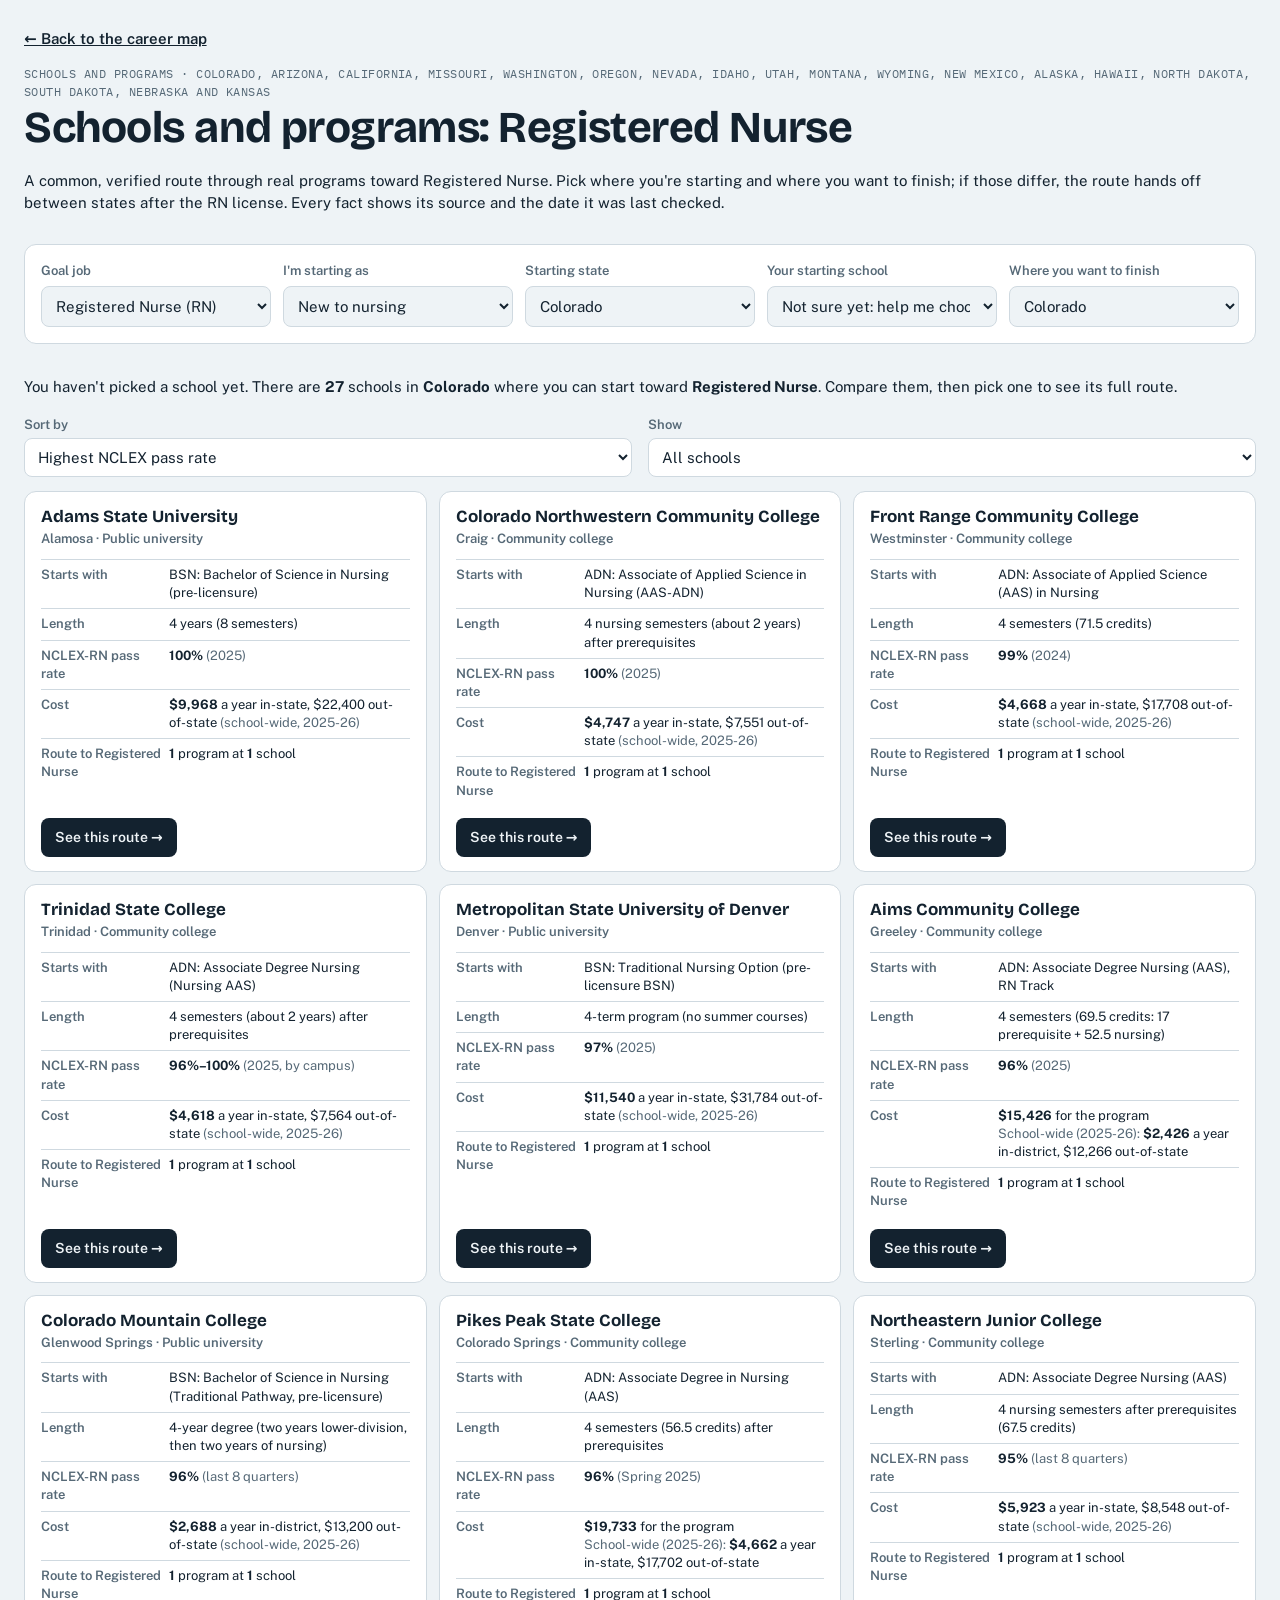
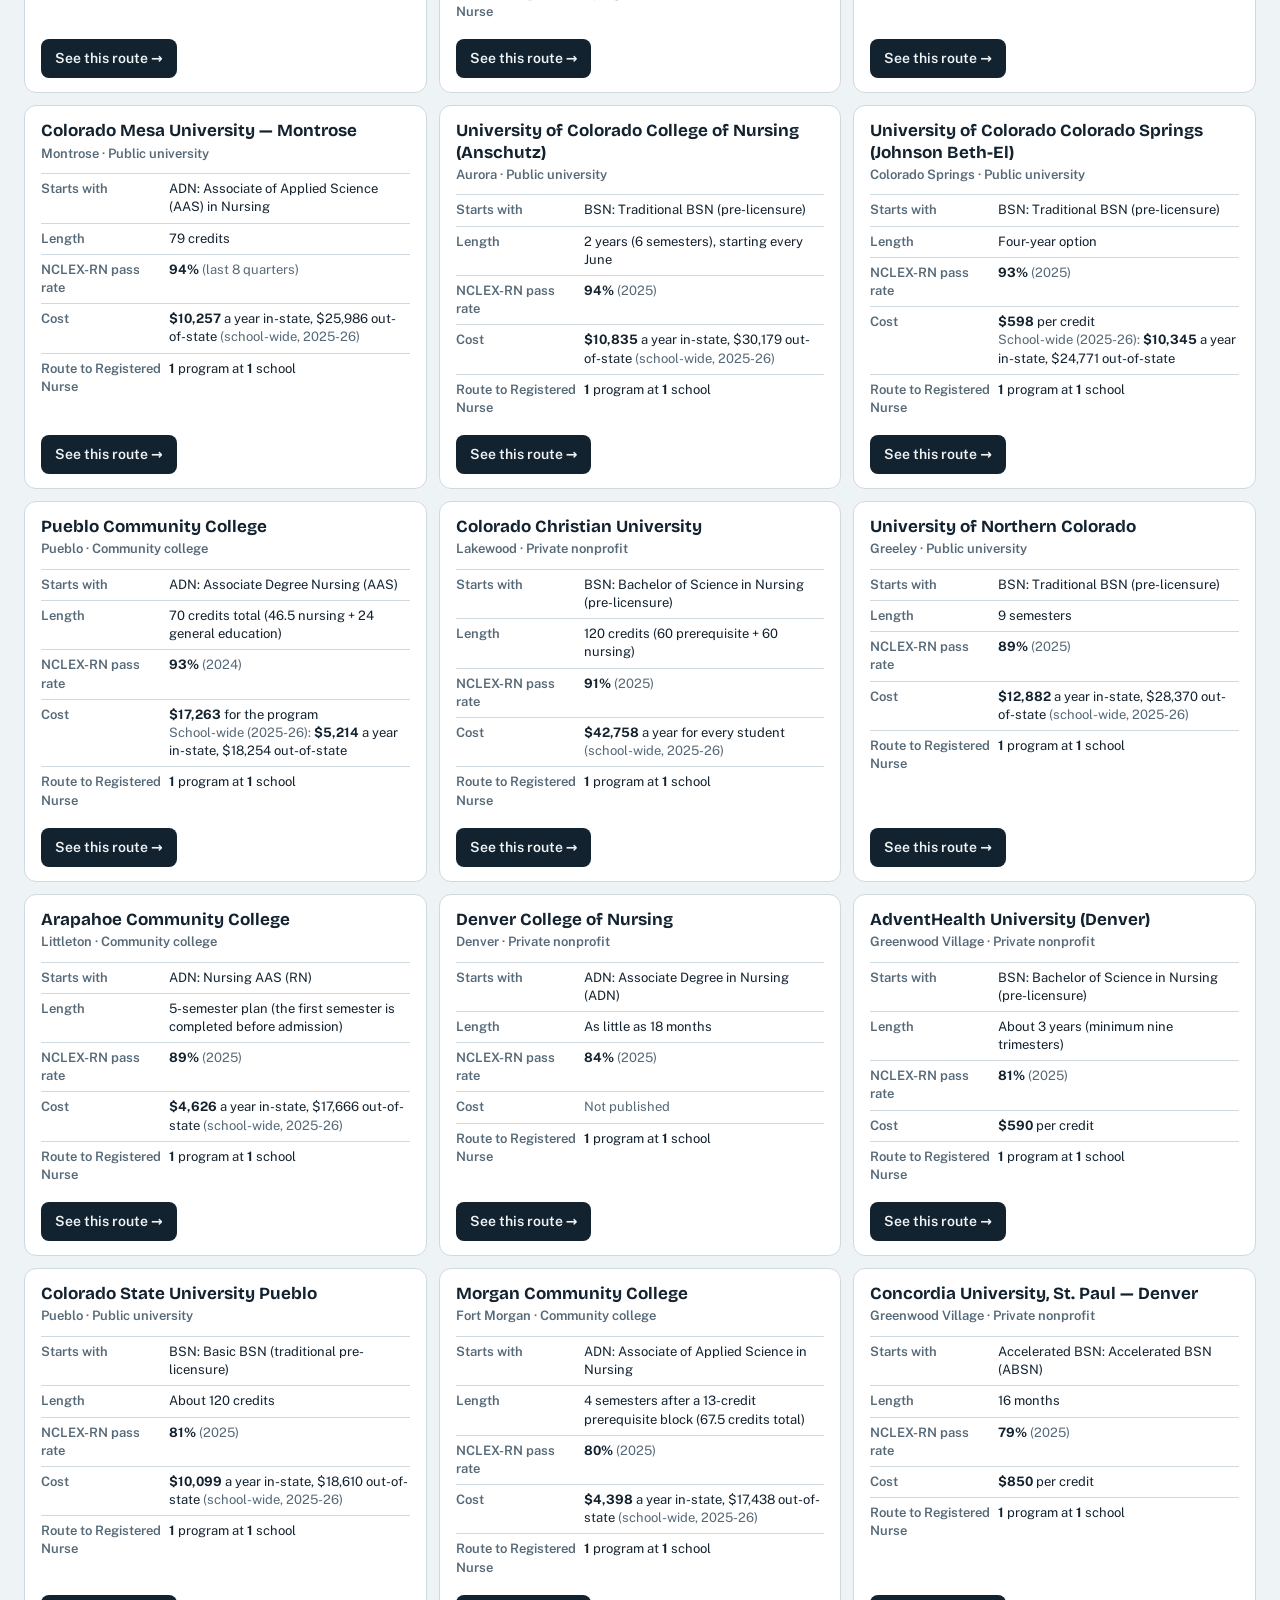
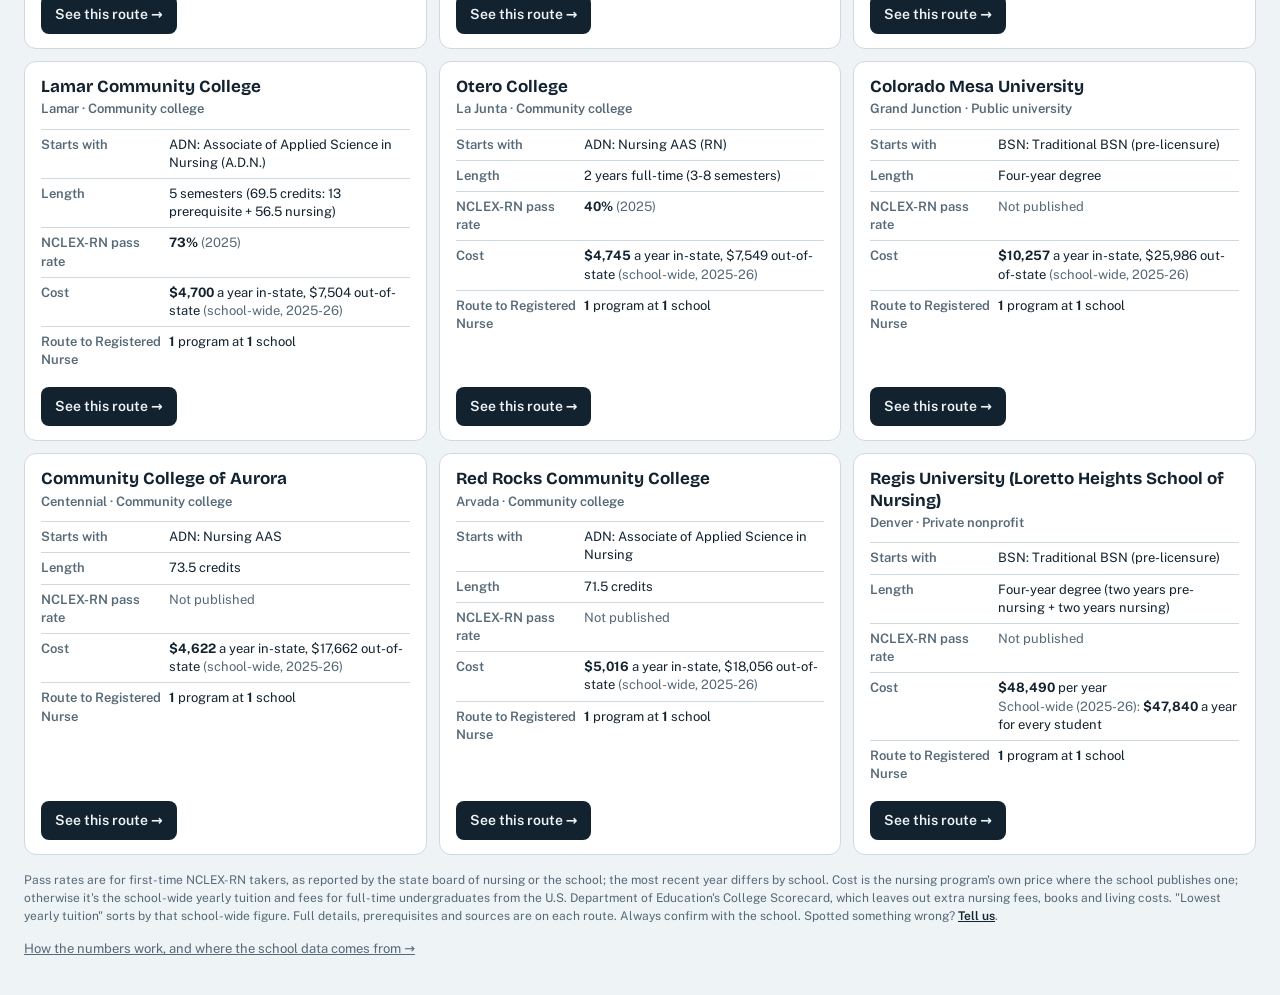
==== schools.html @ 5c45db10 "Add state: Kansas (37 schools, 81 programs) Kansas State Board of Nursing prelicensure roster (rev 2" ====
<!doctype html>
<html lang="en">
<head>
<meta charset="utf-8">
<meta name="viewport" content="width=device-width,initial-scale=1,viewport-fit=cover">
<title>Schools and Programs · Nursing Pathways</title>
<meta name="description" content="Real schools, prerequisites and transfer routes toward a nursing job, state by state.">
<link rel="preconnect" href="https://fonts.googleapis.com">
<link rel="preconnect" href="https://fonts.gstatic.com" crossorigin>
<link rel="stylesheet" href="https://fonts.googleapis.com/css2?family=Bricolage+Grotesque:opsz,wght@12..96,600;12..96,700&family=IBM+Plex+Mono:wght@500&family=Public+Sans:wght@400;500;600&display=swap">
<link rel="icon" href="data:image/svg+xml,%3Csvg xmlns=%22http://www.w3.org/2000/svg%22 viewBox=%220 0 16 16%22%3E%3Ccircle cx=%228%22 cy=%228%22 r=%227%22 fill=%22%2313222f%22/%3E%3C/svg%3E">
<link rel="stylesheet" href="css/site.css">
<link rel="stylesheet" href="css/schools.css">
</head>
<body>
<div class="wrap">
  <header>
    <a class="back" href="index.html">← Back to the career map</a>
    <span class="count" id="covered">Schools and programs</span>
    <h1 id="title">Schools and programs</h1>
    <p class="lede" id="lede">Pick a job on the career map first, then come here to see real schools, prerequisites and transfer routes that lead to it.</p>
  </header>

  <section class="spick" aria-label="Your choices">
    <label class="wq"><span>Goal job</span><select id="job"></select></label>
    <label class="wq"><span>I'm starting as</span><select id="startAs"></select></label>
    <label class="wq"><span>Starting state</span><select id="startState"></select></label>
    <label class="wq"><span>Your starting school</span><select id="startSchool"></select></label>
    <label class="wq"><span>Where you want to finish</span><select id="finishState"></select></label>
  </section>

  <main id="route" aria-live="polite"></main>
  <footer><span><a href="how-it-works.html">How the numbers work, and where the school data comes from →</a></span></footer>
</div>
<script src="js/data.js"></script>
<script src="data/schools/co.js"></script>
<script src="data/schools/az.js"></script>
<script src="data/schools/ca.js"></script>
<script src="data/schools/mo.js"></script>
<script src="data/schools/wa.js"></script>
<script src="data/schools/or.js"></script>
<script src="data/schools/nv.js"></script>
<script src="data/schools/id.js"></script>
<script src="data/schools/ut.js"></script>
<script src="data/schools/mt.js"></script>
<script src="data/schools/wy.js"></script>
<script src="data/schools/nm.js"></script>
<script src="data/schools/ak.js"></script>
<script src="data/schools/hi.js"></script>
<script src="data/schools/nd.js"></script>
<script src="data/schools/sd.js"></script>
<script src="data/schools/ne.js"></script>
<script src="data/schools/ks.js"></script>
<script src="js/schools.js"></script>
</body>
</html>
---- css/site.css ----
/* Layout: a six-step tiered map (or a ranked list) with a details panel beside it on laptops and below it on phones */
:root{
  --bg:#eef3f6; --panel:#ffffff; --ink:#13222f; --muted:#566977; --line:#cfd9e0; --edge:#a8b8c4;
  --g-entry:#56697a; --g-degree:#2c5ea6; --g-bedside:#0c8277; --g-beyond:#b06c12; --g-lead:#7449ad; --g-aprn:#b8344b; --g-hub:#13222f;
  --display:"Bricolage Grotesque", "Avenir Next", system-ui, sans-serif;
  --body:"Public Sans", "Segoe UI", system-ui, sans-serif;
  --mono:"IBM Plex Mono", ui-monospace, Menlo, monospace;
}
@media (prefers-color-scheme: dark){:root:not([data-theme="light"]){
  --bg:#0e161d; --panel:#16212b; --ink:#e4ecf1; --muted:#93a5b2; --line:#283845; --edge:#3e5262;
  --g-entry:#94a8b9; --g-degree:#73a0e6; --g-bedside:#3fc4b3; --g-beyond:#e6a54c; --g-lead:#ad90e3; --g-aprn:#f07289; --g-hub:#e4ecf1; color-scheme:dark}}
:root[data-theme="dark"]{
  --bg:#0e161d; --panel:#16212b; --ink:#e4ecf1; --muted:#93a5b2; --line:#283845; --edge:#3e5262;
  --g-entry:#94a8b9; --g-degree:#73a0e6; --g-bedside:#3fc4b3; --g-beyond:#e6a54c; --g-lead:#ad90e3; --g-aprn:#f07289; --g-hub:#e4ecf1; color-scheme:dark}

body{background:var(--bg);color:var(--ink);font-family:var(--body);font-size:15px;line-height:1.5}
.wrap{grid-template-columns:minmax(0,1fr);max-width:1320px;margin:0 auto;padding-left:max(16px,env(safe-area-inset-left,0px));padding-right:max(16px,env(safe-area-inset-right,0px));padding-block:20px 28px;display:grid;gap:14px}
header{display:grid;gap:4px}
h1{font-family:var(--display);font-weight:700;font-size:clamp(28px,4.4vw,44px);line-height:1.05;margin:0;letter-spacing:-.01em;text-wrap:balance}
.sub{margin:0;color:var(--muted);max-width:62ch}
.count{font-family:var(--mono);font-size:12px;color:var(--muted);letter-spacing:.04em;text-transform:uppercase}
.tools{display:flex;flex-wrap:wrap;gap:8px;align-items:center}
.search{flex:1 1 220px;min-width:0;display:flex}
.search input{width:100%;font:inherit;padding:9px 12px;border:1px solid var(--line);border-radius:8px;background:var(--panel);color:var(--ink)}
.zoom{display:flex;gap:4px}
button{font:inherit;color:var(--ink);background:var(--panel);border:1px solid var(--line);border-radius:8px;padding:8px 12px;cursor:pointer}
button:hover{border-color:var(--muted)}
button:focus-visible,input:focus-visible,.chip:focus-visible{outline:2px solid var(--g-degree);outline-offset:2px}
.howto{margin:0;font-size:13px;color:var(--ink);max-width:90ch;background:var(--bg);border:1px solid var(--line);border-radius:8px;padding:8px 12px}
.howto::before{content:"👆 ";}
.howto b{color:var(--ink);font-weight:600}
.glosstip{display:flex;align-items:center;gap:10px;background:var(--bg);border:1px solid var(--line);border-radius:10px;padding:8px 12px;font-size:14px;margin:0 0 6px}
.glosstip p{margin:0;flex:1}
.glosstip .gtipx{flex:none;width:28px;height:28px;border-radius:8px;font-size:18px;line-height:1;color:var(--muted);border:1px solid var(--line);background:var(--panel)}
.glosstip .gtipx:hover{color:var(--ink);border-color:var(--edge)}
.plan{display:grid;gap:10px;background:var(--panel);border:1px solid var(--line);border-radius:12px;padding:12px 14px}
.planrow{display:flex;flex-wrap:wrap;align-items:center;gap:8px}
.plan select{font:inherit;color:var(--ink);background:var(--bg);border:1px solid var(--line);border-radius:8px;padding:8px 10px;max-width:100%}
.plabel{font-size:13px;color:var(--muted)}
.fit{display:flex;flex-wrap:wrap;gap:6px}
.fit button{font-size:13px;padding:6px 11px;border-radius:999px}
.fit button[aria-pressed="true"]{background:var(--ink);color:var(--panel);border-color:var(--ink)}
.nextsteps{display:grid;gap:6px}
.nextsteps:empty{display:none}
.nsh{font-size:12px;letter-spacing:.08em;text-transform:uppercase;color:var(--muted)}
.nsl{display:flex;flex-wrap:wrap;gap:6px}
.nsl button{font-size:13px;padding:6px 11px;border-radius:999px;display:inline-flex;align-items:center;gap:7px}
.nsl button i{width:8px;height:8px;border-radius:50%;background:var(--c)}
.nsl button small{color:var(--muted);font-family:var(--mono);font-size:12px}
svg.lf .node.lfail{opacity:.12}
.tags{display:flex;flex-wrap:wrap;gap:5px}
.ltag{font-size:12px;padding:3px 9px;border-radius:999px;border:1px solid var(--line);color:var(--ink);background:var(--bg)}
.ltag.no{color:var(--muted);text-decoration:line-through;text-decoration-color:var(--muted)}
.edge.gated{stroke-dasharray:6 6}
svg.sel .edge.on.gated{stroke-dasharray:8 6}
.gate{display:grid;gap:6px;border-left:4px solid var(--g-beyond);background:var(--bg);border-radius:6px;padding:10px 12px}
.gate.soft{border-left-color:var(--g-degree)}
.gate h3{margin:0;font-size:12px;letter-spacing:.08em;text-transform:uppercase;color:var(--muted);font-weight:600}
.gate p{margin:0;font-size:14px}
.gtag{font-family:var(--mono);font-size:12px;letter-spacing:.06em;text-transform:uppercase;padding:2px 7px;border-radius:999px;background:var(--g-beyond);color:var(--panel);margin-right:4px}
.gmark{font-size:12px}
details.vet{border:1px solid var(--line);border-radius:8px;padding:8px 12px}
details.vet summary,.aidl summary{cursor:pointer;font-size:14px;font-weight:600}
details.vet ul{margin:8px 0 0;padding-left:1.1em;display:grid;gap:6px;font-size:14px}
.aidl{display:grid;gap:4px}
.aidl details{border:1px solid var(--line);border-radius:8px;padding:7px 10px}
.aidl summary{font-weight:500}
.aidl p{margin:6px 0 2px;font-size:13px}
.aidl a{color:var(--ink)}
.pgrid{display:grid;grid-template-columns:repeat(7,minmax(0,1fr));gap:4px}
.pst{font-family:var(--mono);font-size:12px;text-align:center;padding:5px 0;border-radius:6px;border:1px solid var(--line)}
.pst.ok{background:var(--g-bedside);color:var(--panel);border-color:transparent}
.pst.mid{background:var(--g-beyond);color:var(--panel);border-color:transparent}
.pst.no{color:var(--muted)}
.pst.me{outline:2px solid var(--ink);outline-offset:1px}
[hidden]{display:none!important}
.pzbtn{display:inline-flex;align-items:center;gap:7px;font-weight:600}
.pzn{font-family:var(--mono);font-size:12px;background:var(--ink);color:var(--panel);border-radius:999px;padding:1px 7px}
.active{display:flex;flex-wrap:wrap;gap:6px;align-items:center}
.active:empty{display:none}
.achip{font-size:13px;padding:5px 6px 5px 11px;border-radius:999px;display:inline-flex;align-items:center;gap:6px;background:var(--panel)}
.achip b{font-weight:600}
.achip .x{border:0;background:transparent;padding:0 4px;font-size:15px;line-height:1;color:var(--muted)}
.aclear{font-size:13px;border:0;background:transparent;text-decoration:underline;color:var(--ink);padding:5px 4px}
.sheet{background:var(--panel);border:1px solid var(--line);border-radius:12px;padding:16px;display:grid;gap:14px}
.shead{display:flex;justify-content:space-between;align-items:center;gap:8px}
.shead h2{margin:0;font-family:var(--display);font-size:22px}
.primary{background:var(--ink);color:var(--panel);border-color:var(--ink);font-weight:600}
.sgrid{display:grid;grid-template-columns:repeat(auto-fit,minmax(min(100%,250px),1fr));gap:16px}
.sblock{display:grid;gap:8px;align-content:start;min-width:0}
.slabel{font-size:12px;letter-spacing:.08em;text-transform:uppercase;color:var(--muted);font-weight:600}
.shint{margin:0;font-size:12px;color:var(--muted)}
.sheet select{font:inherit;color:var(--ink);background:var(--bg);border:1px solid var(--line);border-radius:8px;padding:9px 10px;width:100%}
.sfoot{display:flex;justify-content:flex-end}
.sfoot button{font-size:13px}
.sheetback{position:fixed;inset:0;background:rgba(10,20,30,.4);z-index:40}
@media (max-width:860px){
  .sheet{position:fixed;left:0;right:0;bottom:0;z-index:41;border-radius:16px 16px 0 0;max-height:85vh;overflow:auto;
    padding-left:max(16px,env(safe-area-inset-left,0px));padding-right:max(16px,env(safe-area-inset-right,0px));padding-bottom:calc(16px + env(safe-area-inset-bottom,0px));box-shadow:0 -8px 30px rgba(0,0,0,.2)}
}
@media (min-width:861px){.sheetback{display:none!important}}
.nextsteps{background:var(--panel);border:1px solid var(--line);border-radius:12px;padding:10px 12px}
.key{display:flex;flex-wrap:wrap;gap:4px 14px;font-size:12px;color:var(--muted)}
.key span{display:inline-flex;align-items:center;gap:6px}
.key i{width:9px;height:9px;border-radius:50%;background:var(--c)}
.mapwrap{position:relative;min-width:0}
.mapzoom{position:absolute;top:10px;right:10px;z-index:3;display:flex;flex-direction:column;gap:4px}
.mapzoom button{width:38px;height:34px;padding:0;font-size:16px;box-shadow:0 1px 3px rgba(0,0,0,.12)}
.mapzoom #zfit{font-size:12px}
svg .node.fout:not(.cur){opacity:.1}
svg .edge.eout{opacity:.04}
.glance{display:grid;grid-template-columns:repeat(2,minmax(0,1fr));gap:1px;background:var(--line);border:1px solid var(--line);border-radius:10px;overflow:hidden}
.gcell{background:var(--panel);padding:10px 12px;display:grid;gap:2px;min-width:0}
.gcell small{font-size:12px;letter-spacing:.08em;text-transform:uppercase;color:var(--muted)}
.gcell b{font-family:var(--display);font-size:18px;line-height:1.15;font-variant-numeric:tabular-nums}
.gcell span{font-size:12px;color:var(--muted)}
.gwide{grid-column:1/-1}
.gwarn{display:flex;gap:8px;align-items:flex-start;font-size:13px;background:var(--bg);border-radius:8px;padding:8px 10px;border-left:4px solid var(--g-beyond)}
.tabs{display:flex;flex-wrap:wrap;gap:2px;border-bottom:1px solid var(--line);overflow-x:auto;scrollbar-width:none}
.tabs button{border:0;border-bottom:3px solid transparent;border-radius:0;background:transparent;padding:9px 10px;font-size:14px;color:var(--muted);white-space:nowrap}
.tabs button[aria-selected="true"]{color:var(--ink);border-bottom-color:var(--c);font-weight:600}
.tabpane{display:grid;gap:12px}
.tabpane[hidden]{display:none!important}
.legend{display:flex;flex-wrap:wrap;gap:6px}
.chip{display:inline-flex;align-items:center;gap:7px;font-size:13px;padding:6px 11px;border-radius:999px}
.chip i{width:10px;height:10px;border-radius:50%;background:var(--c)}
.chip[aria-pressed="true"]{background:var(--ink);color:var(--bg);border-color:var(--ink)}
.layout{display:grid;grid-template-columns:minmax(0,1fr) 360px;gap:14px;align-items:start}
@media (max-width:860px){.layout{grid-template-columns:minmax(0,1fr)}}
.map{position:relative;height:clamp(420px,74vh,860px);overflow:auto;background:var(--panel);border:1px solid var(--line);border-radius:12px;cursor:grab;-webkit-overflow-scrolling:touch}
@media (max-width:860px){.map{height:62vh}}
.map.drag{cursor:grabbing}
svg{display:block;margin:0 auto}
.edge{fill:none;stroke:var(--edge);stroke-width:1.2;opacity:.55;transition:opacity .2s}
.edge.hubedge{opacity:.28}
.node{cursor:pointer}
.node circle.dot{fill:var(--c);stroke:var(--panel);stroke-width:2.5}
.node text{fill:var(--ink);font-family:var(--body);font-size:19px;font-weight:500;paint-order:stroke;stroke:var(--panel);stroke-width:4px;stroke-linejoin:round;text-anchor:middle}
.node .hit{fill:transparent}
.node.hub circle.dot{fill:var(--g-hub)}
.node.hub text{fill:var(--panel);stroke:none;font-family:var(--display);font-weight:700;font-size:17px}
.node.hub text.small{font-family:var(--mono);font-size:12px;font-weight:500}
.ring{fill:none;stroke:var(--c);stroke-width:1;opacity:.18;stroke-dasharray:3 5}
.gname{font-family:var(--mono);font-size:22px;font-weight:500;letter-spacing:.12em;text-transform:uppercase;fill:var(--c);text-anchor:middle;opacity:.85}
svg.sel .node{opacity:.18} svg.sel .edge{opacity:.06}
svg.sel .node.on{opacity:1} svg.sel .edge.on{opacity:1;stroke:var(--ink);stroke-width:2}
svg.sel .node.cur circle.dot{stroke:var(--ink);stroke-width:3}
svg.gf .node.gdim{opacity:.15} svg.gf .edge{opacity:.08}
@media (prefers-reduced-motion:reduce){.edge{transition:none}}

aside{background:var(--panel);border:1px solid var(--line);border-radius:12px;padding:18px;display:grid;gap:12px;min-width:0}
.tag{font-family:var(--mono);font-size:12px;letter-spacing:.1em;text-transform:uppercase;color:var(--c);display:flex;align-items:center;gap:7px}
.tag i{width:9px;height:9px;border-radius:50%;background:var(--c)}
.phead{display:flex;justify-content:space-between;align-items:center;gap:8px}
aside#panel{min-width:0;overflow-wrap:anywhere}aside#panel .ptop,aside#panel .tabpane{grid-template-columns:minmax(0,1fr)}.phead{flex-wrap:wrap}
@media (max-width:300px){.glance{grid-template-columns:minmax(0,1fr)}}
.pbtns{display:inline-flex;gap:6px;flex:none}.preset{display:none;font-size:13px;padding:5px 10px;white-space:nowrap}@media (max-width:860px){.preset{display:inline-flex}}
.resetmap{font-size:14px;padding:7px 12px;white-space:nowrap}
/* Pinned to the map's top-right corner so showing/hiding it never moves the page */
.mapwrap>.resetmap{position:absolute;top:10px;right:10px;z-index:3;margin:0}
.nudge{position:fixed;left:50%;bottom:calc(16px + env(safe-area-inset-bottom,0px));transform:translateX(-50%);z-index:40;display:inline-flex;align-items:center;gap:6px;max-width:calc(100vw - 32px);padding:11px 18px;border-radius:999px;background:var(--ink);color:var(--panel);border:0;font-size:15px;font-weight:600;box-shadow:0 6px 20px rgba(0,0,0,.28);animation:nudgein .25s ease-out}
.nudge span:first-child{display:inline-block;animation:bob 1.2s ease-in-out infinite}
.nudge #nudgetxt{overflow:hidden;text-overflow:ellipsis;white-space:nowrap}
@keyframes nudgein{from{opacity:0;transform:translate(-50%,12px)}to{opacity:1;transform:translate(-50%,0)}}
@keyframes bob{0%,100%{transform:translateY(0)}50%{transform:translateY(3px)}}
@media (prefers-reduced-motion:reduce){.nudge,.nudge span:first-child{animation:none}}
.tomap{display:none;font-size:13px;padding:5px 10px;white-space:nowrap;flex:none}
@media (max-width:860px){.tomap{display:inline-flex}}
aside{scroll-margin-top:calc(env(safe-area-inset-top,0px) + 8px)}
aside h2{font-family:var(--display);font-size:26px;line-height:1.1;margin:0;text-wrap:balance}
.badge{border:1px solid var(--line);border-left:4px solid var(--c);border-radius:6px;padding:8px 12px;display:grid;gap:2px}
.badge small{font-size:12px;color:var(--muted);letter-spacing:.08em;text-transform:uppercase}
.badge span{font-family:var(--mono);font-size:14px;overflow-wrap:anywhere}
aside p{margin:0}
dl{margin:0;display:grid;gap:8px}
dl div{display:grid;gap:1px}
dt{font-size:12px;letter-spacing:.08em;text-transform:uppercase;color:var(--muted)}
dd{margin:0}
.links h3{font-size:12px;letter-spacing:.08em;text-transform:uppercase;color:var(--muted);margin:0 0 6px;font-weight:600}
.links div{display:flex;flex-wrap:wrap;gap:6px}
.links button{font-size:13px;padding:5px 10px;border-radius:999px;display:inline-flex;gap:6px;align-items:center}
.links button i{width:8px;height:8px;border-radius:50%;background:var(--c)}
.none{color:var(--muted);font-size:13px}
.seg{display:inline-flex;flex-wrap:wrap;gap:4px;padding:3px;border:1px solid var(--line);border-radius:10px;background:var(--bg)}
.seg button{border:0;background:transparent;padding:7px 12px;font-size:13px;border-radius:7px}
.seg button[aria-checked="true"]{background:var(--ink);color:var(--panel)}
/* ---- v13: question-first entry, tiered map, list view ---- */
.welcome{background:var(--panel);border:1px solid var(--edge);border-radius:12px;padding:14px 16px;display:grid;gap:10px}
.welcome .wtag{font-family:var(--mono);font-size:11px;letter-spacing:.06em;text-transform:uppercase;color:var(--muted)}
.welcome h2{margin:0;font-family:var(--display);font-size:22px}
.wrow{display:grid;grid-template-columns:repeat(auto-fit,minmax(min(100%,240px),1fr));gap:12px}
.wq{display:grid;gap:6px}
.wq select{font:inherit;color:var(--ink);background:var(--bg);border:1px solid var(--line);border-radius:8px;padding:10px;width:100%}
.wbtns{display:flex;flex-wrap:wrap;gap:8px}
.ask{display:grid;grid-template-columns:repeat(auto-fit,minmax(min(100%,200px),1fr));gap:8px}
@media (max-width:640px){.ask{grid-template-columns:repeat(2,minmax(0,1fr))}.ask button{font-size:14px;padding:10px 12px;min-height:52px;align-content:center}.ask button small{display:none}}
@media (max-width:300px){.ask{grid-template-columns:minmax(0,1fr)}}
.ask button,.rchip,.lrow,.qopt{overflow-wrap:anywhere}
.ask button{display:grid;gap:3px;text-align:left;padding:12px 14px;border-radius:12px;font-size:15px;font-weight:600}
.ask button small{font-weight:400;font-size:12px;color:var(--muted)}
.ask button:hover{border-color:var(--ink)}
.search{position:relative}
.qres{position:absolute;left:0;right:0;top:calc(100% + 4px);z-index:30;background:var(--panel);border:1px solid var(--line);border-radius:10px;box-shadow:0 8px 24px rgba(0,0,0,.14);padding:4px;display:grid;max-height:60vh;overflow:auto}
.qopt{display:grid;grid-template-columns:auto minmax(0,1fr) auto;gap:8px;align-items:center;border:0;border-radius:8px;text-align:left;padding:10px;background:transparent;width:100%}
.qopt:hover,.qopt:focus-visible{background:var(--bg)}
.qopt i{width:9px;height:9px;border-radius:50%;background:var(--c)}
.qopt small{color:var(--muted);font-size:12px}
.qintent{grid-template-columns:minmax(0,1fr);font-weight:600}
.msum{background:var(--bg);border:1px solid var(--line);border-radius:10px;padding:12px 14px;display:grid;gap:8px;margin-bottom:10px}
.msum h3{margin:0;font-size:12px;letter-spacing:.08em;text-transform:uppercase;color:var(--muted)}
.msum dl{margin:0;display:grid;gap:10px}
.msum dl>div{display:grid;gap:1px}
.msum dt{font-size:13px;color:var(--muted)}
.msum dd{margin:0;font-family:var(--mono);font-size:18px;font-weight:600;display:grid}
.msum dd small{font-family:var(--body);font-size:12px;font-weight:400;color:var(--muted)}
.msum .note{margin:0}
.msec{border-top:1px solid var(--line)}
.msec>summary{display:flex;justify-content:space-between;gap:10px;align-items:baseline;padding:12px 2px;cursor:pointer;font-weight:600;list-style:none}
.msec>summary::-webkit-details-marker{display:none}
.msec>summary::before{content:"▸";color:var(--muted)}
.msec[open]>summary::before{content:"▾"}
.msec>summary{flex-wrap:wrap}.msec>summary span{flex:1 1 12em;min-width:0}.msec .src{white-space:normal}
.msec>summary b{font-family:var(--mono);font-weight:500;font-size:13px;color:var(--muted);text-align:right}
.msec>section>h3{display:none}
.msec>section{padding-bottom:12px}

.qnone{padding:10px;font-size:14px}
.linkbtn{border:0;background:none;padding:0;text-decoration:underline;color:var(--ink);font:inherit;cursor:pointer}
.filters{display:flex;flex-wrap:wrap;align-items:center;gap:8px;border-radius:12px}
.filters.pulse{animation:pulse 1.4s ease-out}
@keyframes pulse{0%{box-shadow:0 0 0 0 var(--g-beyond)}40%{box-shadow:0 0 0 6px var(--g-beyond)}100%{box-shadow:0 0 0 0 transparent}}
@media (prefers-reduced-motion:reduce){.filters.pulse{animation:none;outline:2px solid var(--g-beyond)}}
.fnote{font-size:12px;color:var(--muted)}
.viewbar{display:flex;flex-wrap:wrap;gap:10px 16px;align-items:center}
.viewbar .howto{flex:1 1 320px}
.tmap{position:relative;background:var(--panel);border:1px solid var(--line);border-radius:12px;padding:4px 16px 12px}
.tlines{position:absolute;left:0;top:0;pointer-events:none;z-index:0;overflow:visible;color:var(--ink)}
.tlines path{fill:none;stroke-width:1.7}
.tlines .lout{stroke:var(--ink);opacity:.7}
.tlines .lin{stroke:var(--muted);opacity:.8}
.tlines .lentry{stroke:var(--ink);stroke-width:2.4;opacity:.95}
/* Optional stepping stones (CNA/LPN before nursing school): dotted and faint, so they never read as required */
.tlines .lopt{stroke:var(--muted);stroke-dasharray:1.5 6;stroke-linecap:round;opacity:.75}
/* "Start here" entry requirements: plain labels, not jobs */
.entry{display:inline-flex;flex-direction:column;justify-content:center;gap:1px;min-height:38px;padding:6px 14px;border-radius:12px;border:1.5px solid var(--line);background:var(--bg);color:var(--ink);font-size:14px;line-height:1.25}
.entry b{font-weight:600}
.entry small{font-size:12px;color:var(--muted)}
.tlines .gated{stroke-dasharray:5 5}
#tiers{position:relative;z-index:1;display:grid}
.tier{display:grid;gap:10px;padding-block:14px;border-top:1px dashed var(--line)}
.tier:first-child{border-top:0}
.thead{display:flex;gap:10px;align-items:flex-start}
.tnum{flex:none;width:26px;height:26px;border-radius:50%;background:var(--ink);color:var(--panel);font-family:var(--mono);font-size:13px;display:grid;place-items:center}
.thead h3{margin:0;font-family:var(--display);font-size:17px;line-height:1.25;text-wrap:balance}
.thead p{margin:2px 0 0;font-size:12px;color:var(--muted)}
.tgroup{display:grid;gap:6px;padding-left:36px}
.tglabel{font-size:12px;letter-spacing:.08em;text-transform:uppercase;color:var(--muted);font-weight:600}
.tchips{display:flex;flex-wrap:wrap;gap:8px}
.rchip{display:inline-flex;align-items:center;gap:8px;min-height:38px;padding:6px 13px;border-radius:999px;border:1.5px solid var(--line);background:var(--panel);font-size:14px;color:var(--ink);text-align:left;transition:opacity .15s,border-color .15s,background .15s}
.rchip i{flex:none;width:9px;height:9px;border-radius:50%;background:var(--c)}
.rchip:hover{border-color:var(--c);background:color-mix(in srgb,var(--c) 12%,var(--panel))}
.rchip.hub{display:grid;gap:2px;border-radius:12px;padding:10px 16px;background:var(--ink);color:var(--panel);border-color:var(--ink)}
.rchip.hub b{font-size:16px}
.rchip.hub small{font-size:12px;opacity:.85}
.rchip.anc{background:var(--bg);border-color:var(--edge)}
.rchip.hub.anc,.rchip.hub.on,.rchip.hub.cur{background:var(--ink);color:var(--panel);border-color:var(--ink);box-shadow:0 0 0 3px var(--panel),0 0 0 5px var(--edge)}
.rchip.on{border-color:var(--c);box-shadow:0 0 0 1px var(--c)}
.rchip.cur{background:var(--ink);color:var(--panel);border-color:var(--ink)}
.rchip.cur i{box-shadow:0 0 0 2px var(--panel)}
.rchip.next{box-shadow:0 0 0 3px var(--panel),0 0 0 5px var(--g-degree)}
.tmap.sel .rchip:not(.on):not(.cur):not(.anc):not(.hub){color:var(--muted);border-color:var(--line)}
.tmap.sel .rchip:not(.on):not(.cur):not(.anc):not(.hub) i{opacity:.35}
.rchip.fout{color:var(--muted)!important;background:var(--bg)!important;border-style:dashed!important;box-shadow:none!important}
.rchip.fout i{opacity:.25}
@media (max-width:860px){.tgroup{padding-left:0}.rchip{min-height:42px;font-size:15px}.tmap{padding-inline:12px}}
@media (min-width:861px){aside#panel{position:sticky;top:calc(env(safe-area-inset-top,0px) + 12px);max-height:calc(100vh - 24px);overflow:auto}}
.listv{background:var(--panel);border:1px solid var(--line);border-radius:12px;padding:14px;display:grid;gap:10px;min-width:0}
.lhead{display:flex;flex-wrap:wrap;justify-content:space-between;align-items:center;gap:8px}
.lcount{font-family:var(--mono);font-size:12px;color:var(--muted);letter-spacing:.06em;text-transform:uppercase}
.listv>.note{margin:0}
.lrows{display:grid;gap:6px}
.lrow{display:grid;grid-template-columns:26px minmax(0,1.7fr) repeat(3,minmax(0,1fr));gap:4px 12px;align-items:center;text-align:left;padding:10px 12px;border-radius:10px;border:1px solid var(--line);background:var(--panel);width:100%}
.lrow:hover{border-color:var(--c)}
.lrow.cur{border-color:var(--ink);box-shadow:0 0 0 1px var(--ink)}
.lrank{font-family:var(--mono);font-size:12px;color:var(--muted);align-self:start;padding-top:2px}
.lname{display:grid;grid-template-columns:auto minmax(0,1fr);column-gap:8px;align-items:center;min-width:0}
.lname i{width:9px;height:9px;border-radius:50%;background:var(--c)}
.lname b{font-size:15px}
.lname small{grid-column:2;font-size:12px;color:var(--muted)}
.lcell{display:grid;min-width:0;font-variant-numeric:tabular-nums}
.lcell small{font-size:12px;letter-spacing:.08em;text-transform:uppercase;color:var(--muted)}
.lcell b{font-family:var(--mono);font-weight:500;font-size:14px}
.lcell em{font-style:normal;font-size:12px;color:var(--muted)}
.lsched{grid-column:2/-1;font-size:12px;color:var(--muted)}
@media (max-width:640px){.lrow{grid-template-columns:22px repeat(3,minmax(0,1fr))}.lrank{grid-row:1/span 3}.lname{grid-column:2/-1}}
.ptop{display:grid;gap:12px}
.term{border:0;background:none;padding:0;margin:0;font:inherit;color:inherit;text-decoration:underline dotted;text-decoration-thickness:1.5px;text-underline-offset:3px;cursor:help;border-radius:0;display:inline}
.term:hover{text-decoration-style:solid}
.tip{box-sizing:border-box;position:absolute;z-index:60;background:var(--ink);color:var(--panel);font-size:13px;line-height:1.45;padding:9px 11px;border-radius:8px;box-shadow:0 6px 20px rgba(0,0,0,.22)}
.tip b{margin-right:4px}

/* ---- v14 ---- */

@media (max-width:640px){
  .lrow{grid-template-columns:repeat(3,minmax(0,1fr));gap:2px 10px;padding:9px 12px}
  .lrank,.lname small,.lsched{display:none}
  .lname{grid-column:1/-1;margin-bottom:2px}
  .lcell b{font-size:13px}
}
.lgate{font-size:13px}
.lgroup{border:1px dashed var(--edge);border-radius:10px;padding:4px 8px;margin-block:6px}
.lgroup summary{cursor:pointer;padding:8px 4px;list-style-position:inside}
.lgroup summary span{display:inline-grid;gap:2px;vertical-align:top}
.lgroup summary small{font-size:12px;color:var(--muted)}
.lgroup .lrows{padding-bottom:6px}
.schedq{background:var(--panel);border:2px solid var(--ink);border-radius:12px;padding:14px 16px;display:grid;gap:10px}
.schedq h2{margin:0;font-family:var(--display);font-size:20px}
.schedq .note{margin:0}
.fit.big button{font-size:15px;padding:10px 14px}
.fit.big button[aria-pressed="true"]{background:var(--ink);color:var(--panel);border-color:var(--ink)}
.primary:disabled{opacity:.45;cursor:not-allowed}
.rchip.route{border-color:var(--ink);background:var(--bg);font-weight:600}
.rchip.route.cur{background:var(--ink)}
.tmap.sel .rchip.route{color:var(--ink)}
.tmap.sel .rchip.route.cur{color:var(--panel)}
/* The RN hub's selected/anchor/current states paint a LIGHT (--ink) background, but the
   `.rchip.route` rule above sets light text — same colour as the box, so the label vanishes.
   Force dark (--panel) text on exactly those light-background hub states. (Plain route-through
   keeps a dark background and the light text above, which is correct.) */
.tmap.sel .rchip.hub.on,.tmap.sel .rchip.hub.anc,.tmap.sel .rchip.hub.cur{color:var(--panel)}
.tmap.sel .rchip.route i{opacity:1}
.tlines .lroute{stroke:var(--ink);stroke-width:3;opacity:.95}
.tnote{color:var(--ink)!important;font-weight:600}
.rline{display:grid;gap:6px;background:var(--bg);border-radius:10px;padding:10px 12px}
.rline h3{margin:0;font-size:12px;letter-spacing:.08em;text-transform:uppercase;color:var(--muted);font-weight:600}
.rsteps{display:flex;flex-wrap:wrap;align-items:center;gap:4px 6px}
.rstep{font-size:13px;padding:4px 10px;border-radius:999px;background:var(--panel)}
.rstep.here{background:var(--ink);color:var(--panel);border-color:var(--ink)}
.rarr{color:var(--muted)}
.rline .note{margin:0}
.rchip.next::after{content:"Next step";font-size:12px;color:var(--g-degree);font-weight:600;margin-left:2px}
footer{color:var(--muted);font-size:13px;max-width:80ch;display:grid;gap:6px}
footer a{color:inherit}
/* how-it-works.html */
.back{display:inline-block;margin-bottom:10px;color:var(--ink);font-weight:600}
.doc{max-width:72ch;display:grid;gap:22px;margin-top:6px}
.doc h2{font-family:var(--display);font-size:22px;margin:0 0 8px}
.doc h3{font-size:15px;margin:16px 0 6px}
.doc p{margin:0 0 10px;font-size:15.5px;line-height:1.6}
.doc ul{margin:0;padding-left:20px;display:grid;gap:5px;font-size:15px;line-height:1.5}
.doc a{color:var(--ink);font-weight:600}
.money{border-top:1px solid var(--line);padding-top:12px;display:grid;gap:6px}
.money h3{display:flex;justify-content:space-between;align-items:baseline;gap:8px;margin:0;font-size:12px;letter-spacing:.08em;text-transform:uppercase;color:var(--muted);font-weight:600}
.src{font-family:var(--mono);font-size:12px;letter-spacing:.06em;padding:2px 7px;border-radius:999px;border:1px solid var(--line);color:var(--muted);text-transform:uppercase;white-space:nowrap}
.src.pub{border-color:var(--g-bedside);color:var(--g-bedside)}
.amt{font-family:var(--display);font-size:22px;font-weight:700;line-height:1.15;font-variant-numeric:tabular-nums}
.note{font-size:13px;color:var(--muted)}
.track{position:relative;height:10px;background:var(--bg);border-radius:999px;margin-top:4px}
.track .rng{position:absolute;top:0;bottom:0;background:var(--c);opacity:.35;border-radius:999px}
.track .pin{position:absolute;top:50%;width:14px;height:14px;margin:-7px 0 0 -7px;border-radius:50%;background:var(--panel);border:3px solid var(--c)}
.keyrow{display:flex;flex-wrap:wrap;gap:4px 16px;font-size:12px;color:var(--muted);font-variant-numeric:tabular-nums}
.keyrow b{color:var(--ink);font-weight:500;font-family:var(--mono)}
.keyrow i{display:inline-block;vertical-align:-2px;margin-right:6px}
.k-med{width:3px;height:12px;background:var(--ink);border-radius:2px}
.k-pin{width:10px;height:10px;border-radius:50%;border:2.5px solid var(--c);background:var(--panel)}
.adjpick{display:flex;align-items:center;gap:7px;font-size:13px;color:var(--ink);cursor:pointer}
.adjpick input{width:18px;height:18px;accent-color:var(--g-bedside)}
.verdict{justify-self:start;font-family:var(--mono);font-size:12px;letter-spacing:.06em;text-transform:uppercase;padding:3px 9px;border-radius:999px;color:var(--panel)}
.verdict.good{background:var(--g-bedside)} .verdict.ok{background:var(--g-beyond)} .verdict.slow,.verdict.neg{background:var(--g-aprn)}
.debt{display:grid;gap:8px}
.drow{display:grid;gap:3px;padding:8px 10px;border:1px solid var(--line);border-radius:8px}
.dlbl{font-size:12px;letter-spacing:.08em;text-transform:uppercase;color:var(--muted)}
.dval{font-size:14px;font-variant-numeric:tabular-nums} .dval b{font-family:var(--mono);font-weight:500}
div.route{display:grid;gap:5px;padding:10px;border:1px solid var(--line);border-radius:8px}
.rtop{display:flex;justify-content:space-between;gap:8px;font-size:13px} .rtop span{font-family:var(--mono);font-size:12px;color:var(--muted)}
.amt.sm{font-size:19px}
.stack{display:flex;gap:2px;height:8px;border-radius:999px;overflow:hidden}
.stack span{background:var(--c);min-width:3px} .stack span:nth-child(2n){opacity:.55} .stack span:nth-child(3n){opacity:.8}
.steps{margin:0;padding-left:1.3em;display:grid;gap:2px;font-size:13px}
.steps li{padding-left:2px} .steps li>span{display:inline} .steps li{display:list-item}
.steps li span+span{float:right;font-family:var(--mono);font-size:12px;color:var(--muted);margin-left:8px}
.steps li.work{color:var(--muted);font-style:italic}
.drow.whole{border-style:dashed}
.mini dt{font-size:12px} .mini dd{font-family:var(--mono);font-size:14px}
details.rank summary{cursor:pointer;font-size:13px;color:var(--ink);padding-block:4px}
details.rank summary:focus-visible{outline:2px solid var(--g-degree);outline-offset:2px}
.rk{display:grid;gap:4px;margin:6px 0}
.rkrow{display:grid;grid-template-columns:minmax(0,8.5em) minmax(0,1fr) 3.5em;gap:8px;align-items:center;font-size:12px;font-variant-numeric:tabular-nums}
.rkrow.me{font-weight:600}
.rkb{height:6px;background:var(--bg);border-radius:999px;overflow:hidden}
.rkb span{display:block;height:100%;background:var(--c);opacity:.7}
.rkrow.me .rkb span{opacity:1}
.rkv{font-family:var(--mono);text-align:right}
.statepick{display:flex;align-items:center;gap:8px;font-size:13px;color:var(--muted)}
.statepick select{font:inherit;color:var(--ink);background:var(--panel);border:1px solid var(--line);border-radius:8px;padding:8px 10px}
.track .med{position:absolute;top:-4px;width:3px;height:18px;margin-left:-1.5px;background:var(--ink);border-radius:2px}
.ticks{display:flex;justify-content:space-between;font-family:var(--mono);font-size:12px;color:var(--muted);font-variant-numeric:tabular-nums}
.ticks b{color:var(--ink);font-weight:500}
/* link to the schools page (site version) */
.schoolsbtn{display:flex;justify-content:space-between;align-items:center;gap:10px;padding:12px 14px;border-radius:10px;background:var(--ink);color:var(--panel);text-decoration:none;font-weight:600;font-size:15px}
.schoolsbtn:hover,.schoolsbtn:focus-visible{outline:2px solid var(--c);outline-offset:2px}
---- css/schools.css ----
/* Schools page — builds on site.css tokens */
.back{display:inline-block;margin-bottom:10px;color:var(--ink);font-weight:600}
.spick{display:grid;grid-template-columns:repeat(auto-fit,minmax(min(100%,220px),1fr));gap:12px;background:var(--panel);border:1px solid var(--line);border-radius:12px;padding:16px}
.spick select{font:inherit;color:var(--ink);background:var(--bg);border:1px solid var(--line);border-radius:8px;padding:10px;width:100%}
.spick span{font-size:13px;font-weight:600;color:var(--muted)}
/* ---- Route view ---- */
#route{margin-top:18px}
.rintro{font-size:15px;line-height:1.5;color:var(--ink);margin:0 0 16px}
.rintro b{color:var(--ink)}

/* A numbered step = one program card (plus optional alternatives) */
.step{display:grid;grid-template-columns:auto 1fr;gap:12px;margin:0 0 6px}
.stepnum{width:30px;height:30px;border-radius:50%;background:var(--ink);color:var(--bg);display:grid;place-items:center;font-weight:700;font-size:15px;font-family:var(--display)}
.stepbody{min-width:0}
.xfer{margin:0 0 8px;font-weight:600;color:var(--muted);font-size:13px}

.pcard{background:var(--panel);border:1px solid var(--line);border-radius:12px;padding:14px 16px}
.pcard.alt{margin-top:10px;background:var(--bg)}
.pchead{margin-bottom:8px}
.pchead h3{margin:0;font-family:var(--display);font-size:17px;line-height:1.25}
.pinst{margin:2px 0 0;font-size:13px;font-weight:600;color:var(--muted)}
.pstate{display:inline-block;margin-left:6px;padding:1px 7px;border-radius:999px;background:var(--chip,rgba(127,127,127,.14));font-size:11px;font-weight:700;letter-spacing:.02em;color:var(--muted);vertical-align:middle}
.fld{display:grid;grid-template-columns:150px 1fr;gap:10px;padding:8px 0;border-top:1px solid var(--line);font-size:13.5px;line-height:1.45}
.fld:first-of-type{border-top:0}
.fl{font-weight:600;color:var(--muted)}
.fv{min-width:0}
.fv p{margin:0 0 5px}.fv p:last-child{margin:0}
.prereq{margin:0;padding-left:18px;display:grid;gap:3px}
.code{font-family:var(--mono,ui-monospace,monospace);font-size:12px;color:var(--muted)}
.prrow{margin-bottom:3px}
.camp{display:inline-block;min-width:118px;font-weight:600}
.yr{display:inline-block;margin-right:8px}
.prbasis{margin:4px 0 0;font-size:12px}
.muted{color:var(--muted)}
.pnote{margin:8px 0 0;font-size:12.5px;color:var(--muted);font-style:italic}
.src{margin:10px 0 0;font-size:12px;color:var(--muted)}
.src a{color:var(--ink);font-weight:600}
.nosrc{color:#b4532a}

/* RN-license milestone between steps */
.milestone{display:flex;gap:10px;align-items:flex-start;margin:4px 0 4px 6px;padding:10px 12px;border-left:3px solid var(--line)}
.milestone .mdot{color:#2e7d32;font-weight:700}
.milestone p{margin:2px 0 0;font-size:12.5px}

/* Connection between two steps (internal / open-admission / transfer) */
.agr{background:var(--bg);border:1px dashed var(--line);border-radius:10px;padding:10px 12px;margin:6px 0 6px 42px;font-size:13px;line-height:1.45}
.agr p{margin:0 0 5px}
.agrtag{display:inline-block;font-size:11px;font-weight:700;text-transform:uppercase;letter-spacing:.04em;color:var(--muted);margin-bottom:5px}
.agr.handoff{border:1px solid var(--line);border-left:4px solid var(--ink);background:color-mix(in srgb,var(--ink) 6%,var(--panel))}
.agr.handoff .agrtag{color:var(--ink)}
.agrcond{color:var(--muted)}

.alts{margin-top:10px}
.alts summary{cursor:pointer;font-size:13px;font-weight:600;color:var(--ink)}

.gap{background:var(--panel);border:1px solid var(--line);border-left:3px solid #c98a2b;border-radius:10px;padding:12px 14px;margin:10px 0;font-size:14px;line-height:1.5}
.gap p{margin:5px 0 0;color:var(--muted);font-size:13px}
.disclaim{margin:16px 0 0;font-size:12px;color:var(--muted);line-height:1.5}

@media (max-width:560px){
  .fld{grid-template-columns:1fr;gap:2px}
  .agr{margin-left:0}
}

/* ---- Route at a glance (summary above the step cards) ---- */
.glance{display:block;background:var(--panel);border:1px solid var(--line);border-radius:12px;padding:12px 14px;margin:0 0 16px}
.glance .gh{margin:0 0 10px;font-size:13.5px;color:var(--muted)}
.glance .gh b{color:var(--ink)}
.glance ol{list-style:none;margin:0;padding:0;display:flex;flex-wrap:wrap;gap:8px 6px;align-items:center}
.glance li{display:flex;align-items:center;gap:6px;font-size:13px}
.glance li+li::before{content:"→";color:var(--muted);margin-right:2px}
.glance a{display:flex;align-items:center;gap:8px;padding:6px 10px;border:1px solid var(--line);border-radius:10px;background:var(--bg);color:var(--ink);text-decoration:none;line-height:1.25}
.glance a:hover{border-color:var(--ink)}
.glance a small{display:block;font-size:12px;color:var(--muted)}
.gnum{width:22px;height:22px;flex:none;border-radius:50%;background:var(--ink);color:var(--bg);display:grid;place-items:center;font-weight:700;font-size:12px}
.glic{font-weight:600}
.glic .mdot{color:#2e7d32}
.step{scroll-margin-top:12px}
@media (max-width:560px){
  .glance ol{flex-direction:column;align-items:stretch;gap:2px}
  .glance li{display:block}
  .glance li+li::before{content:"↓";display:block;margin:0 0 2px 16px}
  .glic{padding-left:6px}
}

/* ---- "Help me choose": compare starting schools ---- */
.tocmp{font:inherit;font-size:13.5px;font-weight:600;color:var(--ink);background:none;border:0;padding:0;margin:0 0 10px;cursor:pointer;text-decoration:underline;text-underline-offset:3px}
.cmpbar{display:flex;flex-wrap:wrap;gap:10px 16px;margin:0 0 14px}
.cmpbar label{display:flex;flex-direction:column;gap:4px;flex:1 1 220px;min-width:0}
.cmpbar span{font-size:13px;font-weight:600;color:var(--muted)}
.cmpbar select{font:inherit;color:var(--ink);background:var(--panel);border:1px solid var(--line);border-radius:8px;padding:9px;width:100%}
.cgrid{display:grid;grid-template-columns:repeat(auto-fill,minmax(min(100%,300px),1fr));gap:12px}
.ccard{background:var(--panel);border:1px solid var(--line);border-radius:12px;padding:14px 16px;display:flex;flex-direction:column}
.ccard h3{margin:0;font-family:var(--display);font-size:17px;line-height:1.25}
.cstats{margin:10px 0 12px;display:grid;gap:0}
.cstats div{display:grid;grid-template-columns:120px 1fr;gap:8px;padding:6px 0;border-top:1px solid var(--line);font-size:13px;line-height:1.4}
.cstats dt{font-weight:600;color:var(--muted);text-transform:none;letter-spacing:0;font-size:13px;font-family:var(--body)}
.cstats dd{margin:0;min-width:0}
.cpick{margin-top:auto;align-self:flex-start;font:inherit;font-size:14px;font-weight:600;color:var(--bg);background:var(--ink);border:0;border-radius:8px;padding:9px 14px;cursor:pointer}
.cpick:hover{opacity:.9}
.rintro:focus{outline:none}
@media (max-width:400px){ .cstats div{grid-template-columns:1fr;gap:1px} }
.tuit{margin:6px 0 0;font-size:13px;line-height:1.45}
.tuit a{color:var(--ink);font-weight:600}
.report{color:var(--ink);font-weight:600}
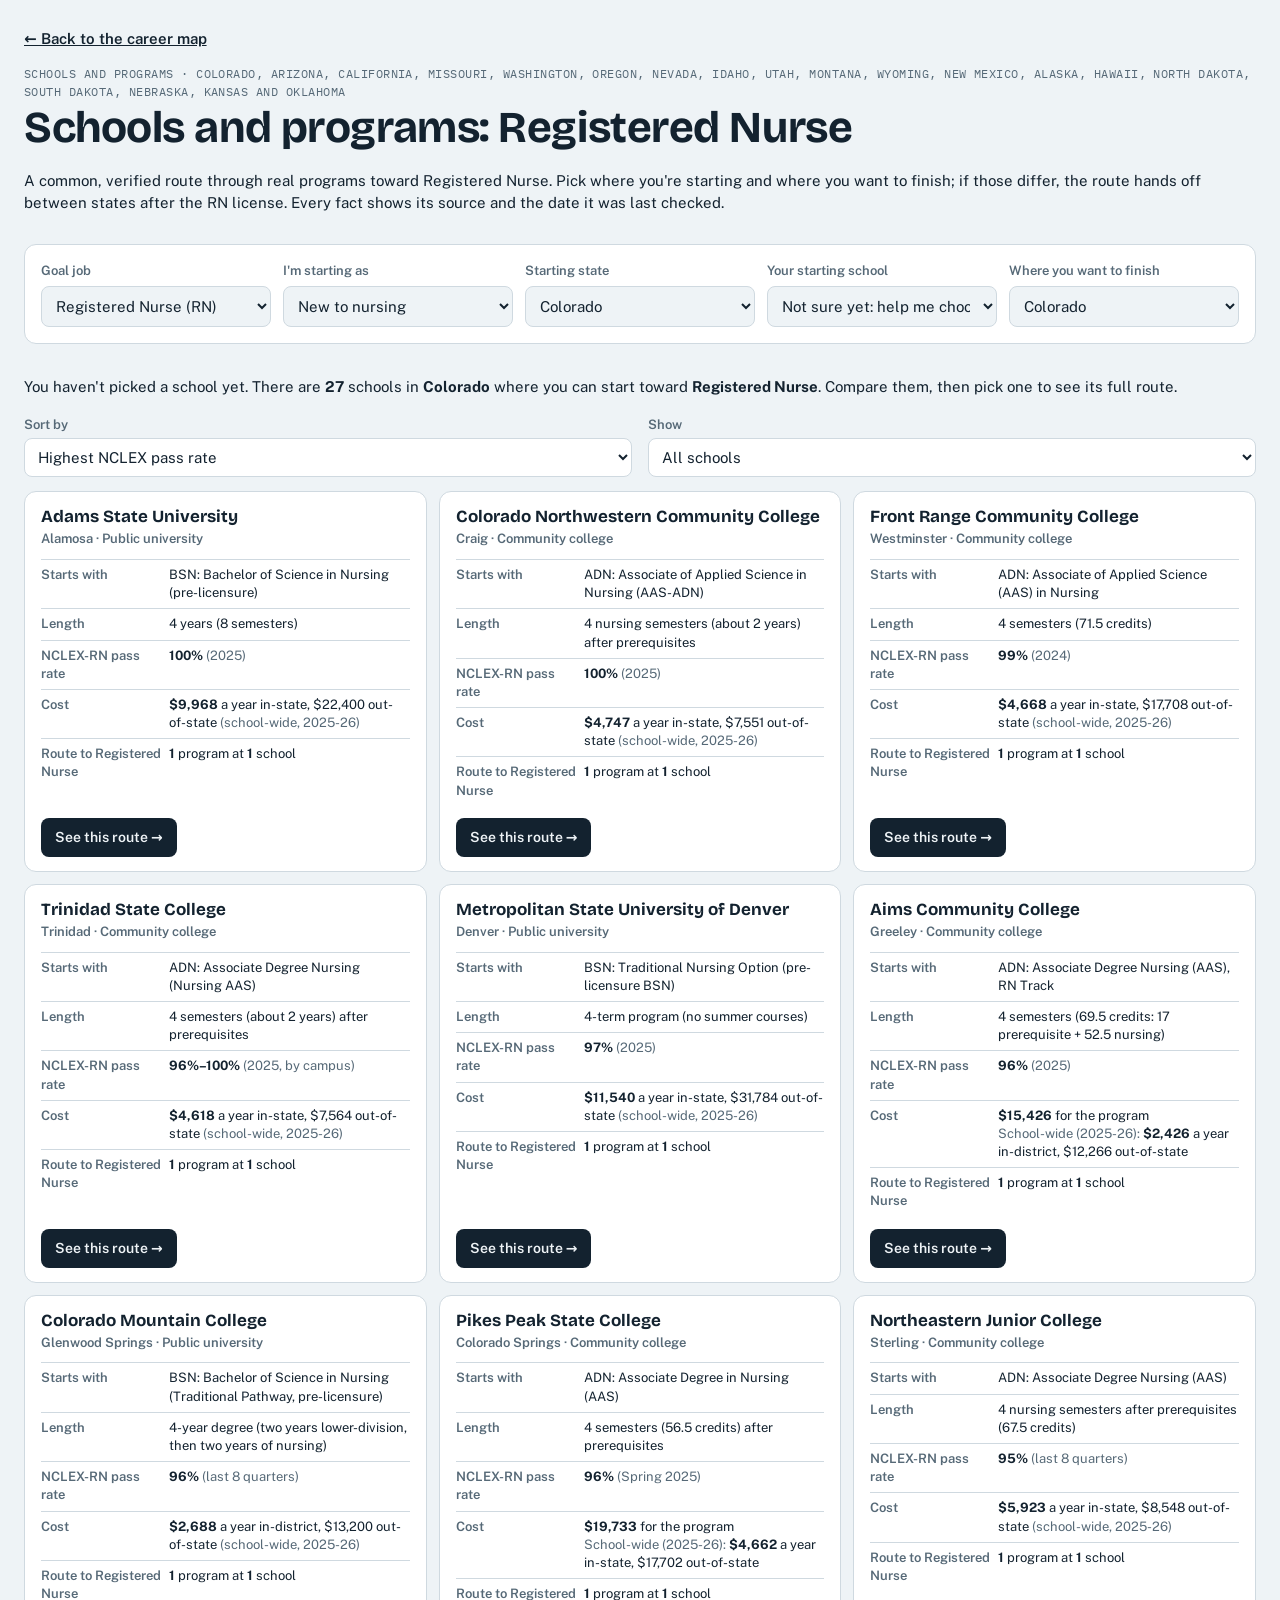
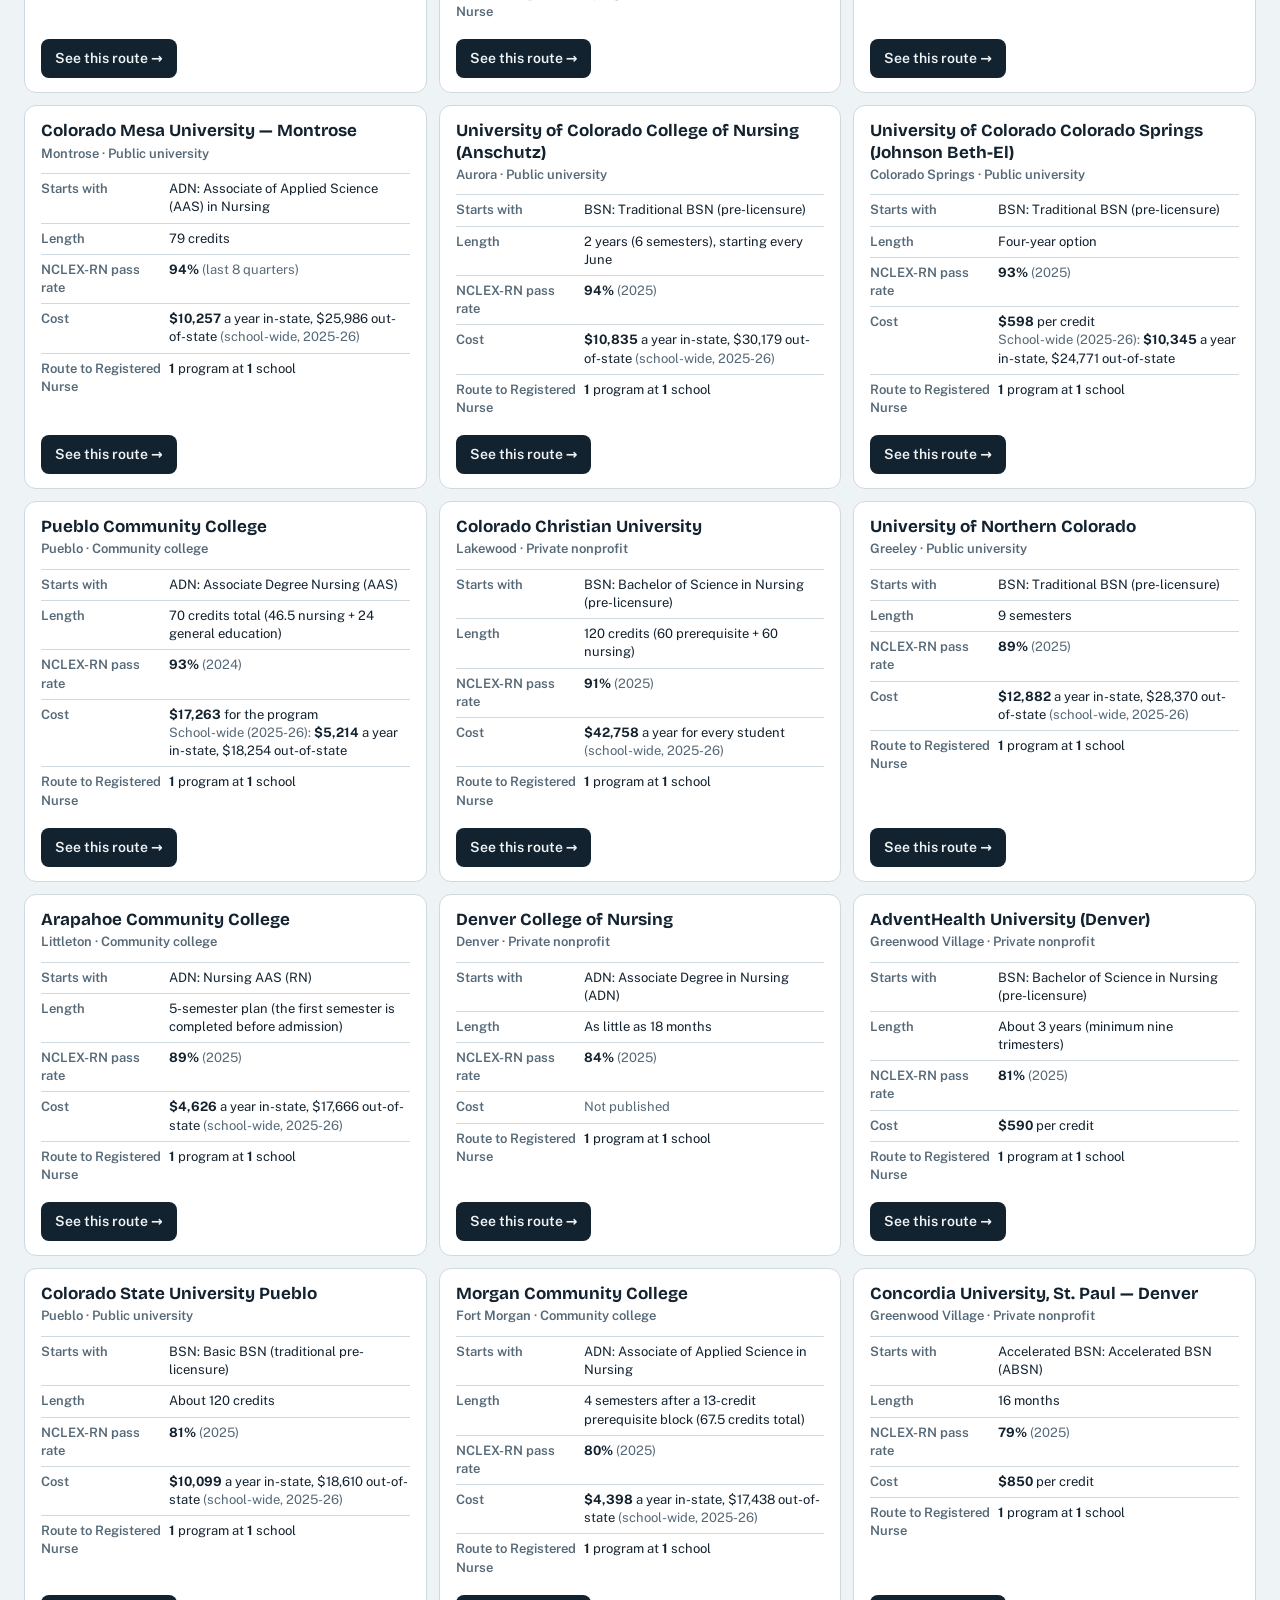
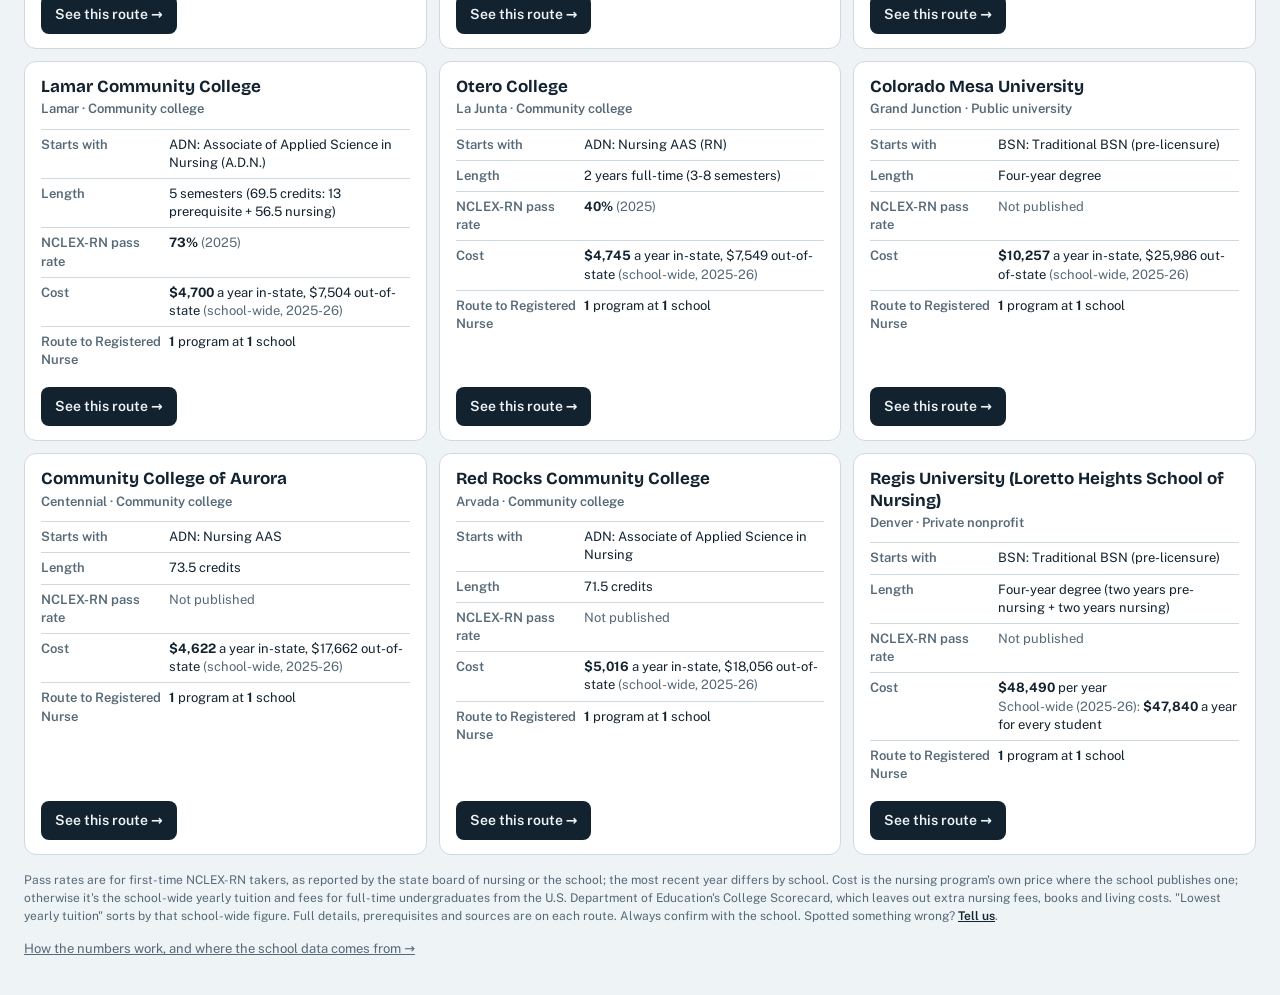
==== commit 71ab19f9: "Add state: Oklahoma (32 schools, 88 programs) Oklahoma Board of Nursing ADN/BSN/APRN lists (rev 09/2" ====
--- a/schools.html
+++ b/schools.html
@@ -51,6 +51,7 @@
 <script src="data/schools/sd.js"></script>
 <script src="data/schools/ne.js"></script>
 <script src="data/schools/ks.js"></script>
+<script src="data/schools/ok.js"></script>
 <script src="js/schools.js"></script>
 </body>
 </html>
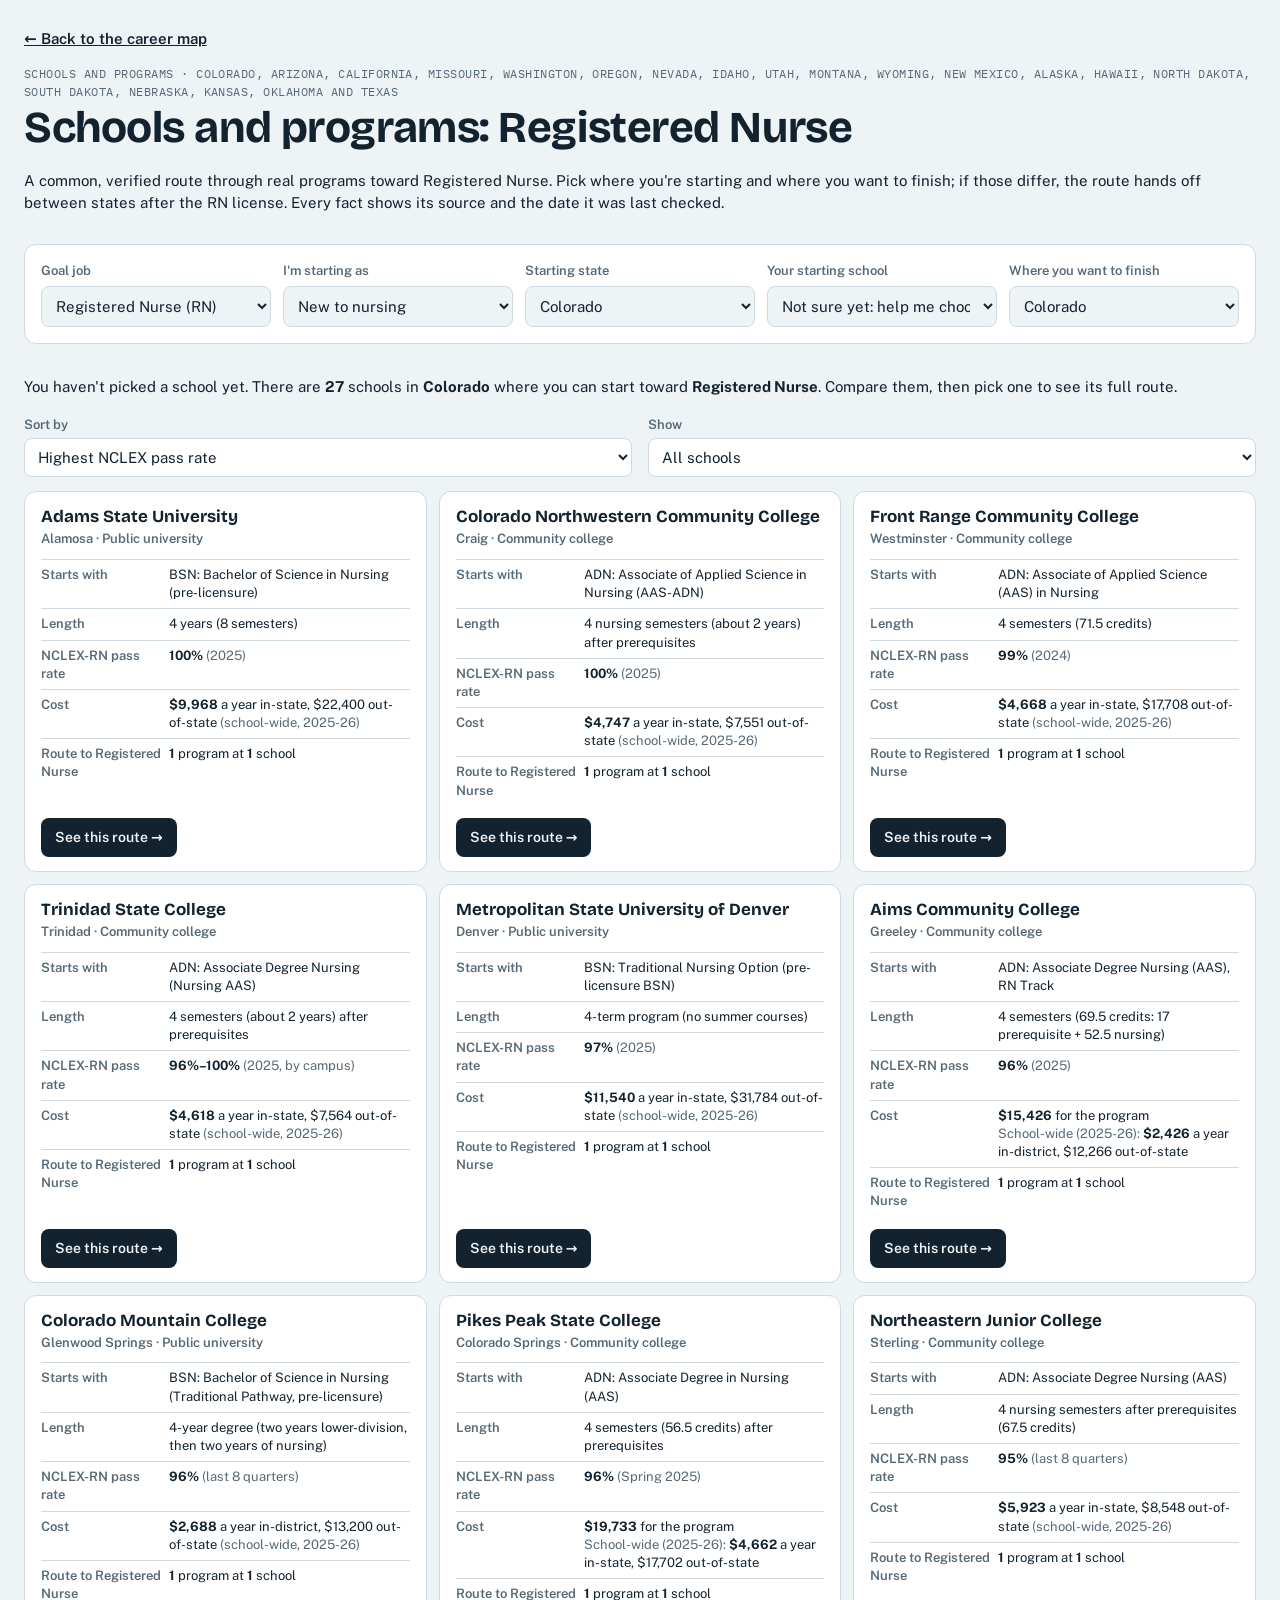
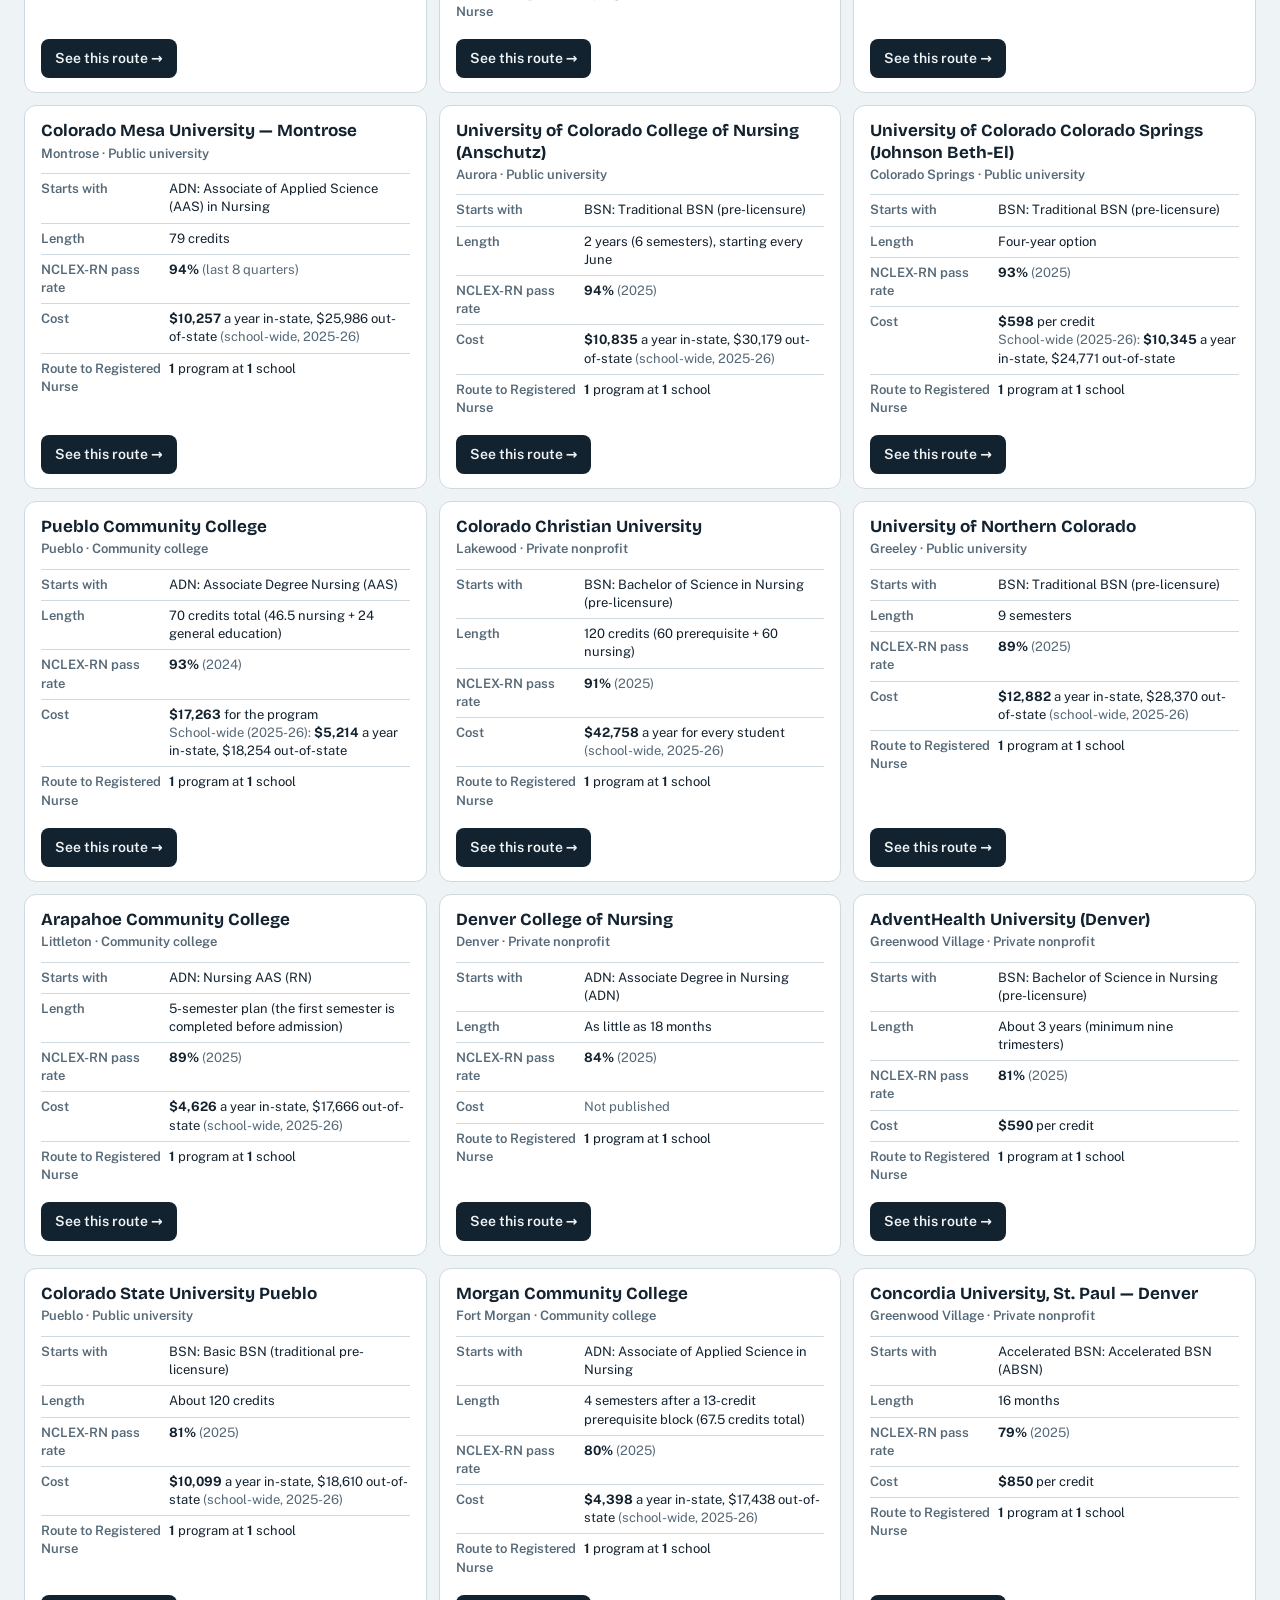
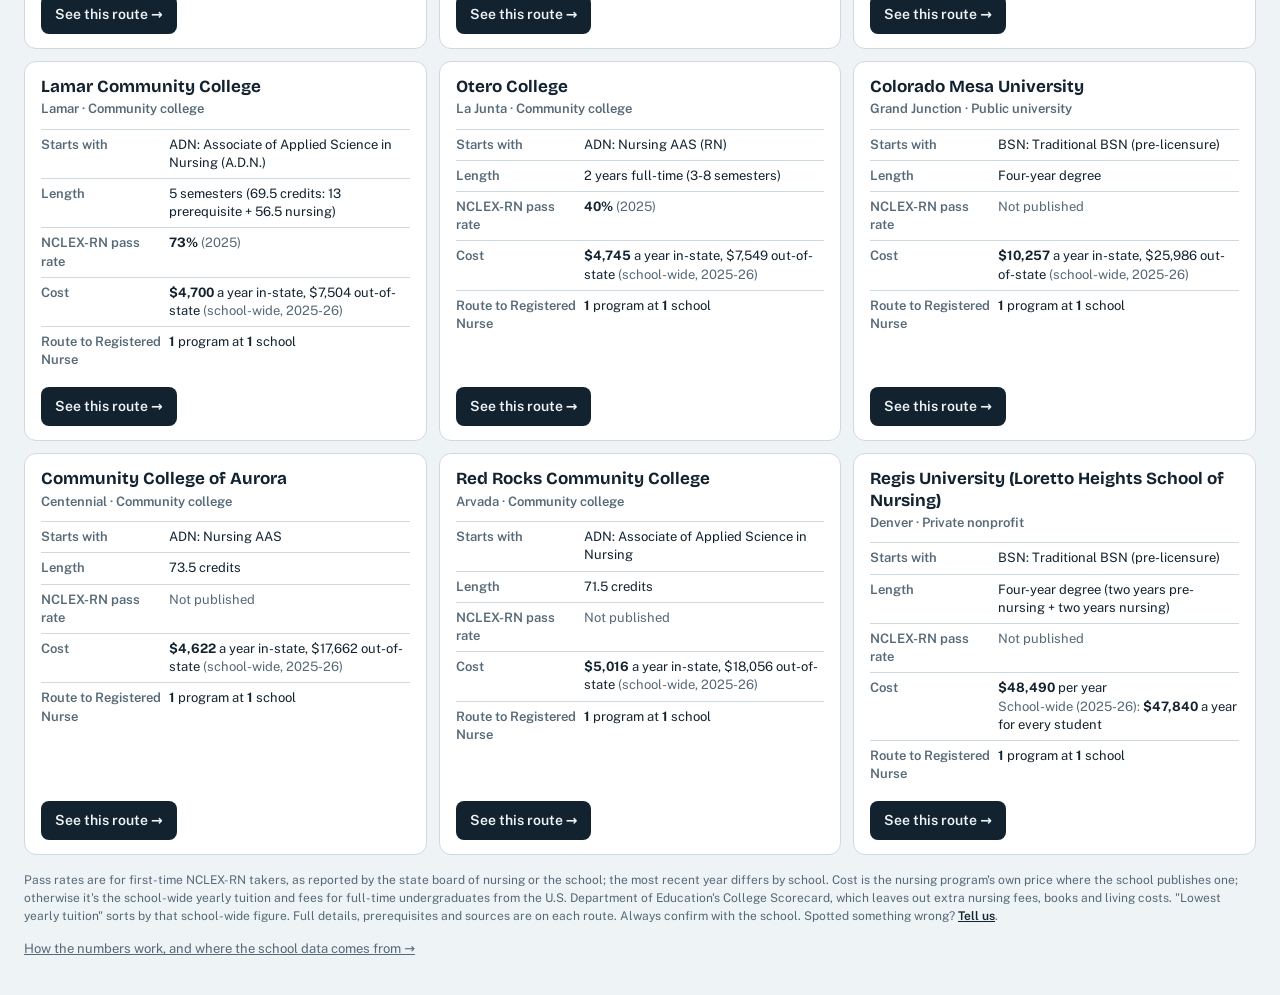
==== commit 8a03470c: "Add state: Texas wave 1 (107 schools, 228 programs) Texas Board of Nursing approved-RN-programs rost" ====
--- a/schools.html
+++ b/schools.html
@@ -52,6 +52,7 @@
 <script src="data/schools/ne.js"></script>
 <script src="data/schools/ks.js"></script>
 <script src="data/schools/ok.js"></script>
+<script src="data/schools/tx.js"></script>
 <script src="js/schools.js"></script>
 </body>
 </html>
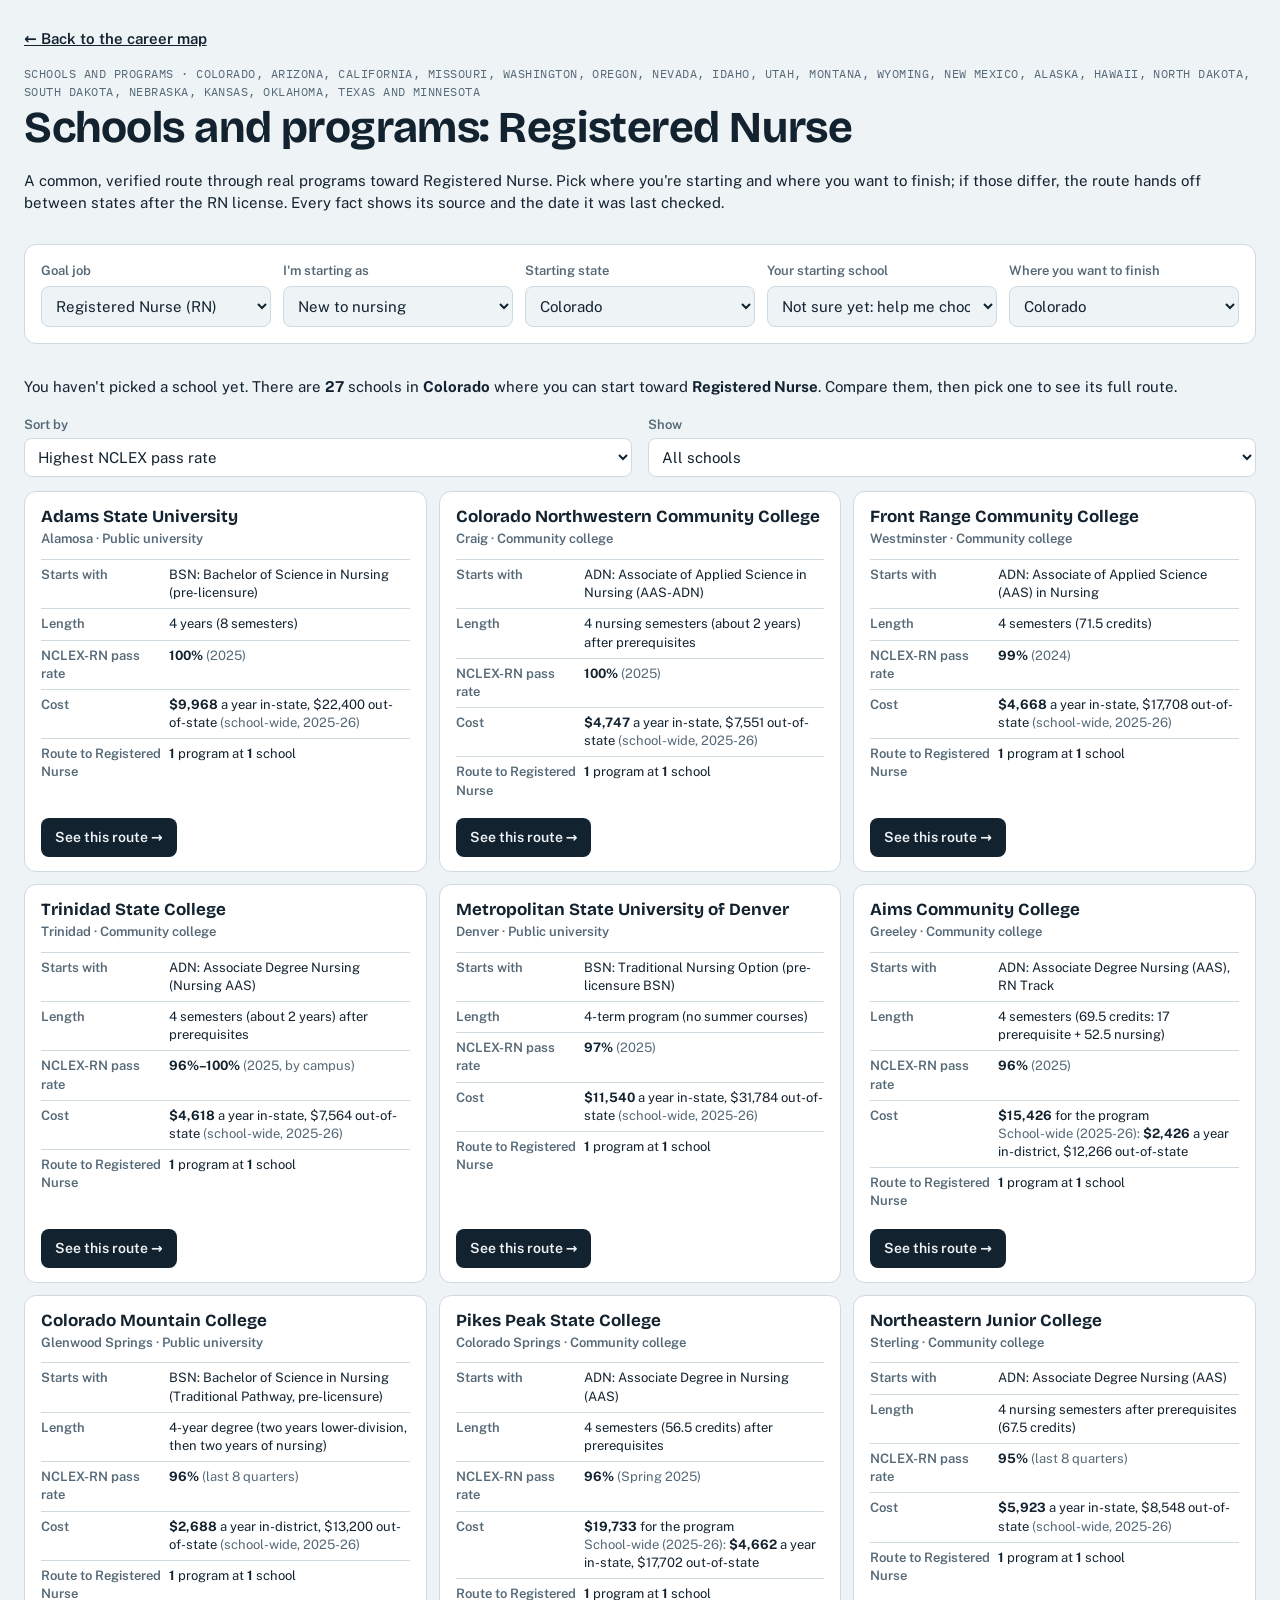
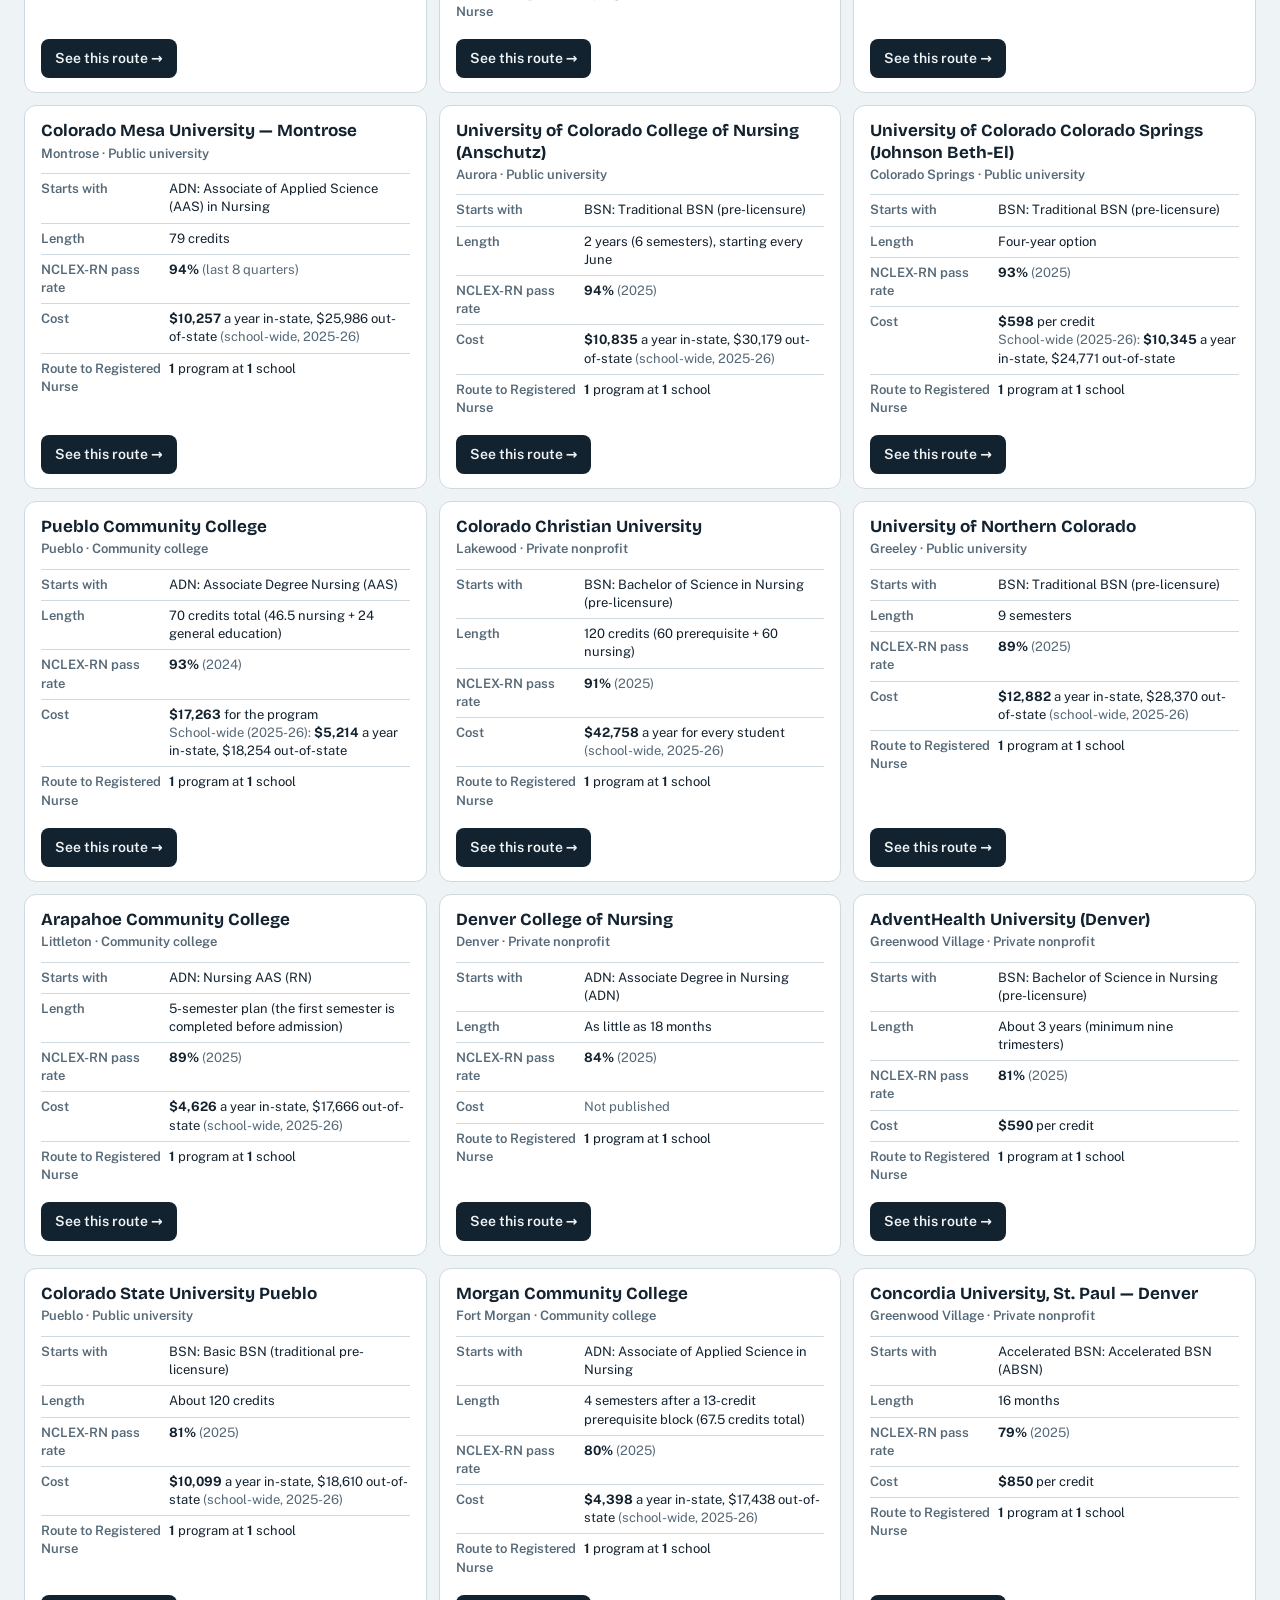
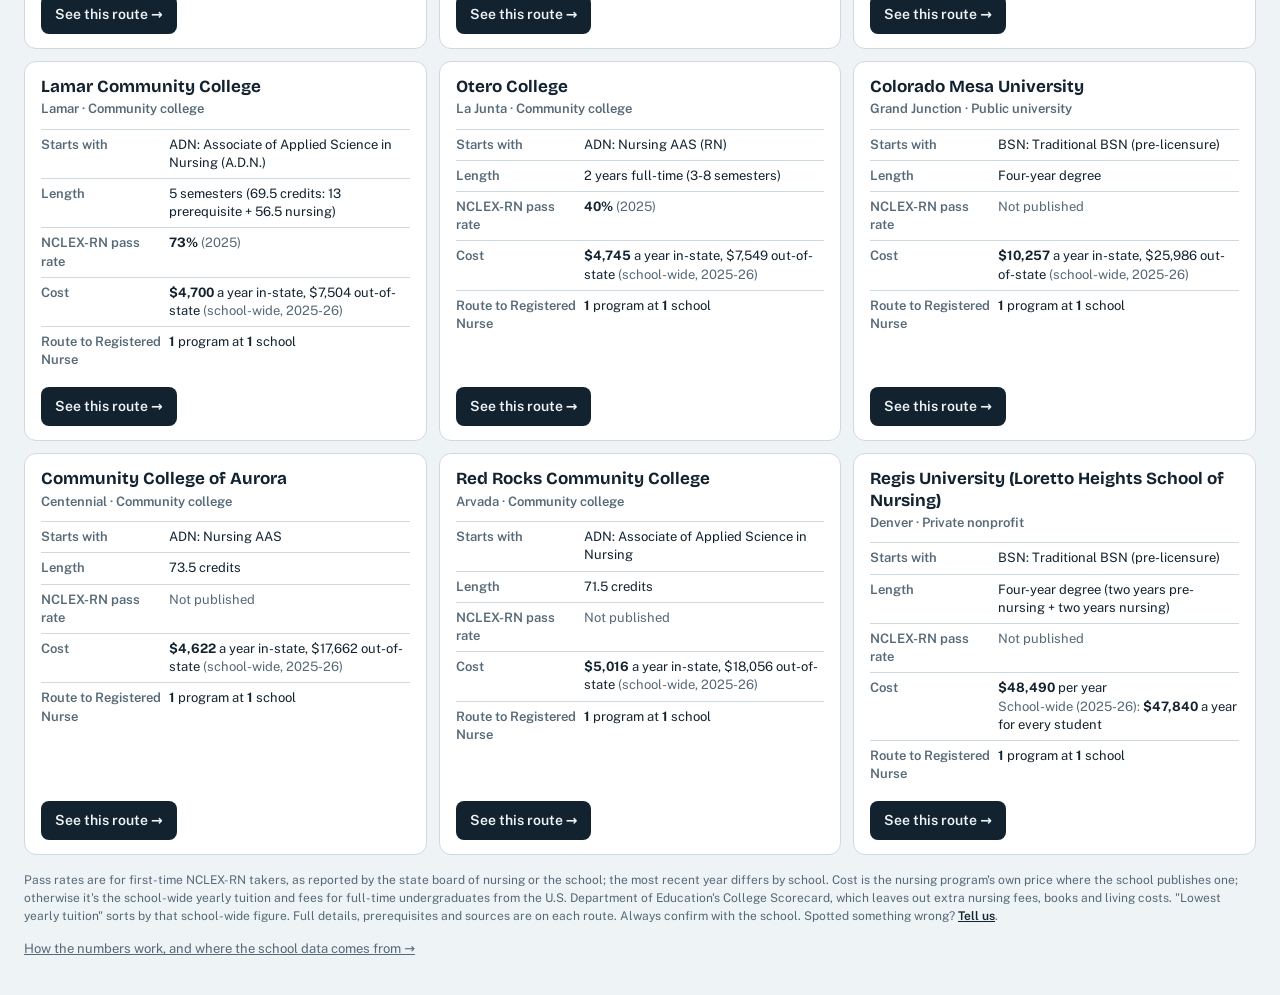
==== commit 87eceff6: "Add state: Minnesota (46 schools, 104 programs) Minnesota Board of Nursing approved-professional-pro" ====
--- a/schools.html
+++ b/schools.html
@@ -53,6 +53,7 @@
 <script src="data/schools/ks.js"></script>
 <script src="data/schools/ok.js"></script>
 <script src="data/schools/tx.js"></script>
+<script src="data/schools/mn.js"></script>
 <script src="js/schools.js"></script>
 </body>
 </html>
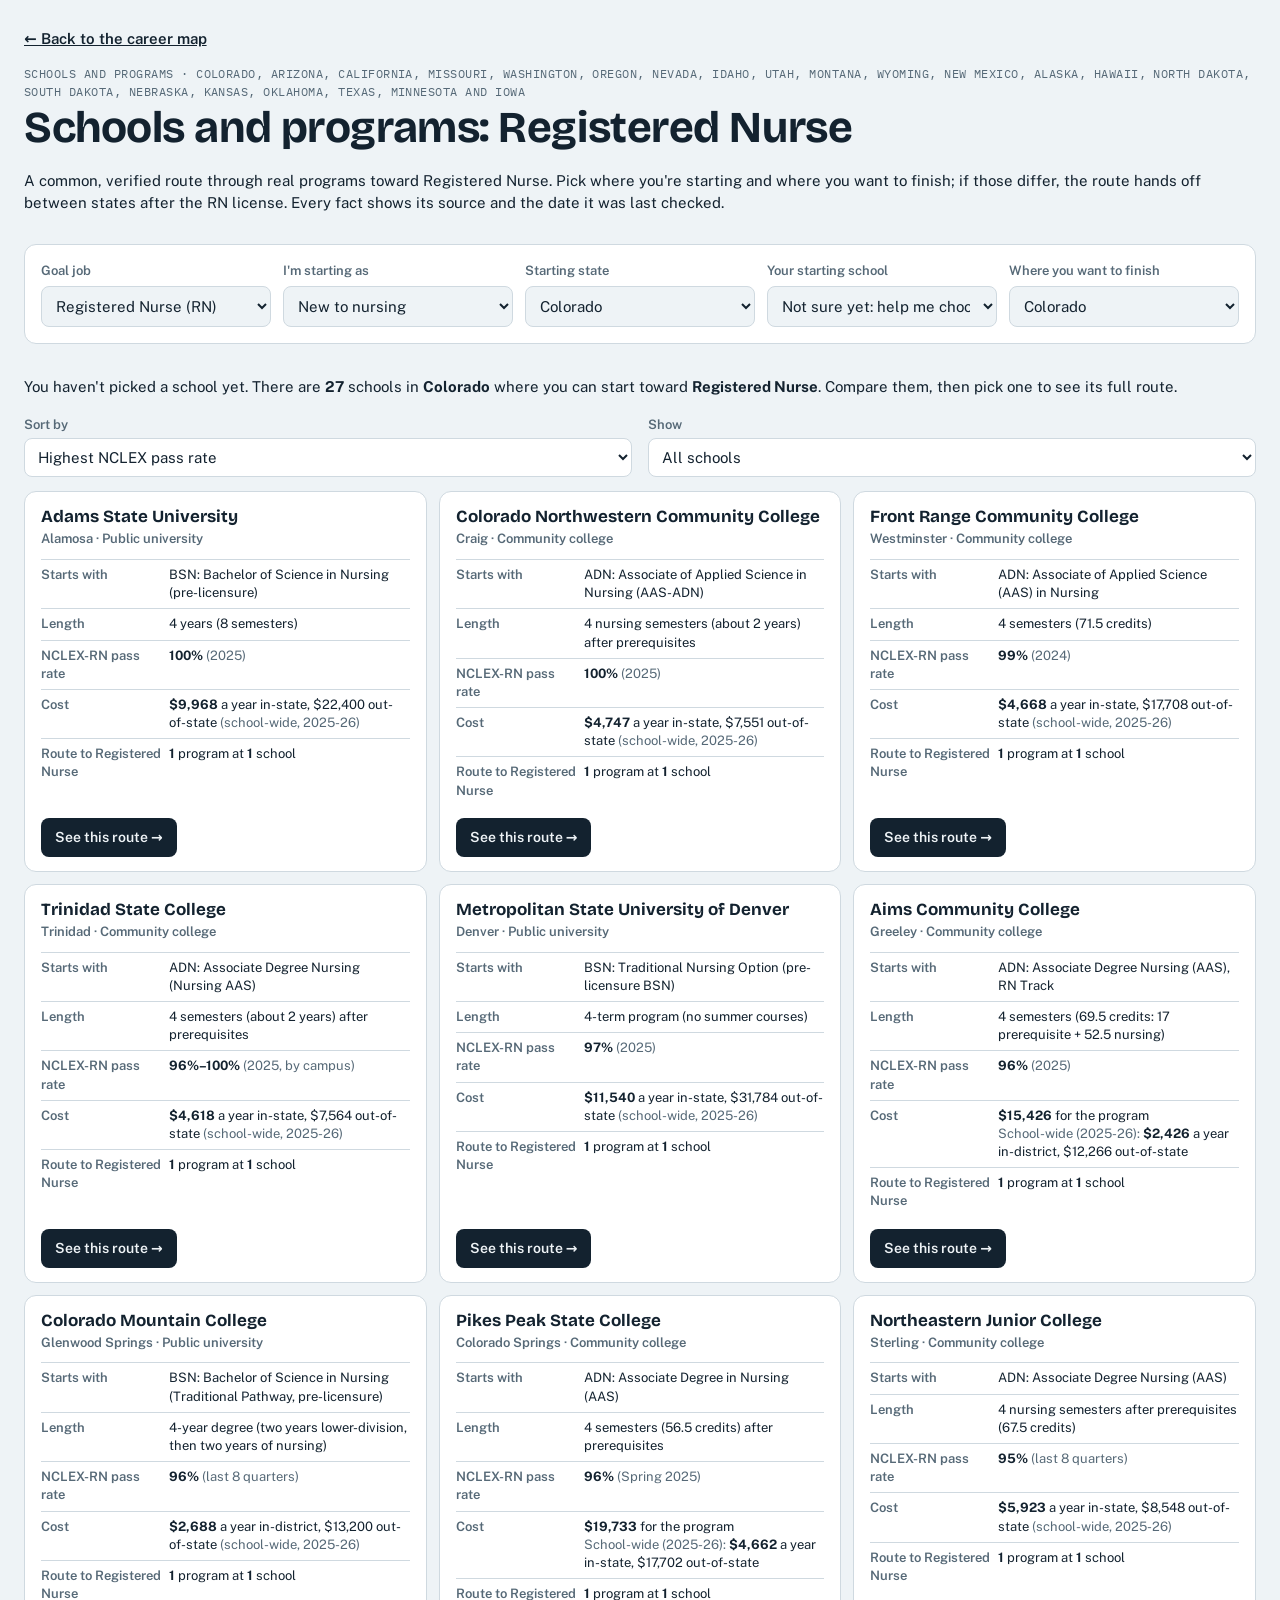
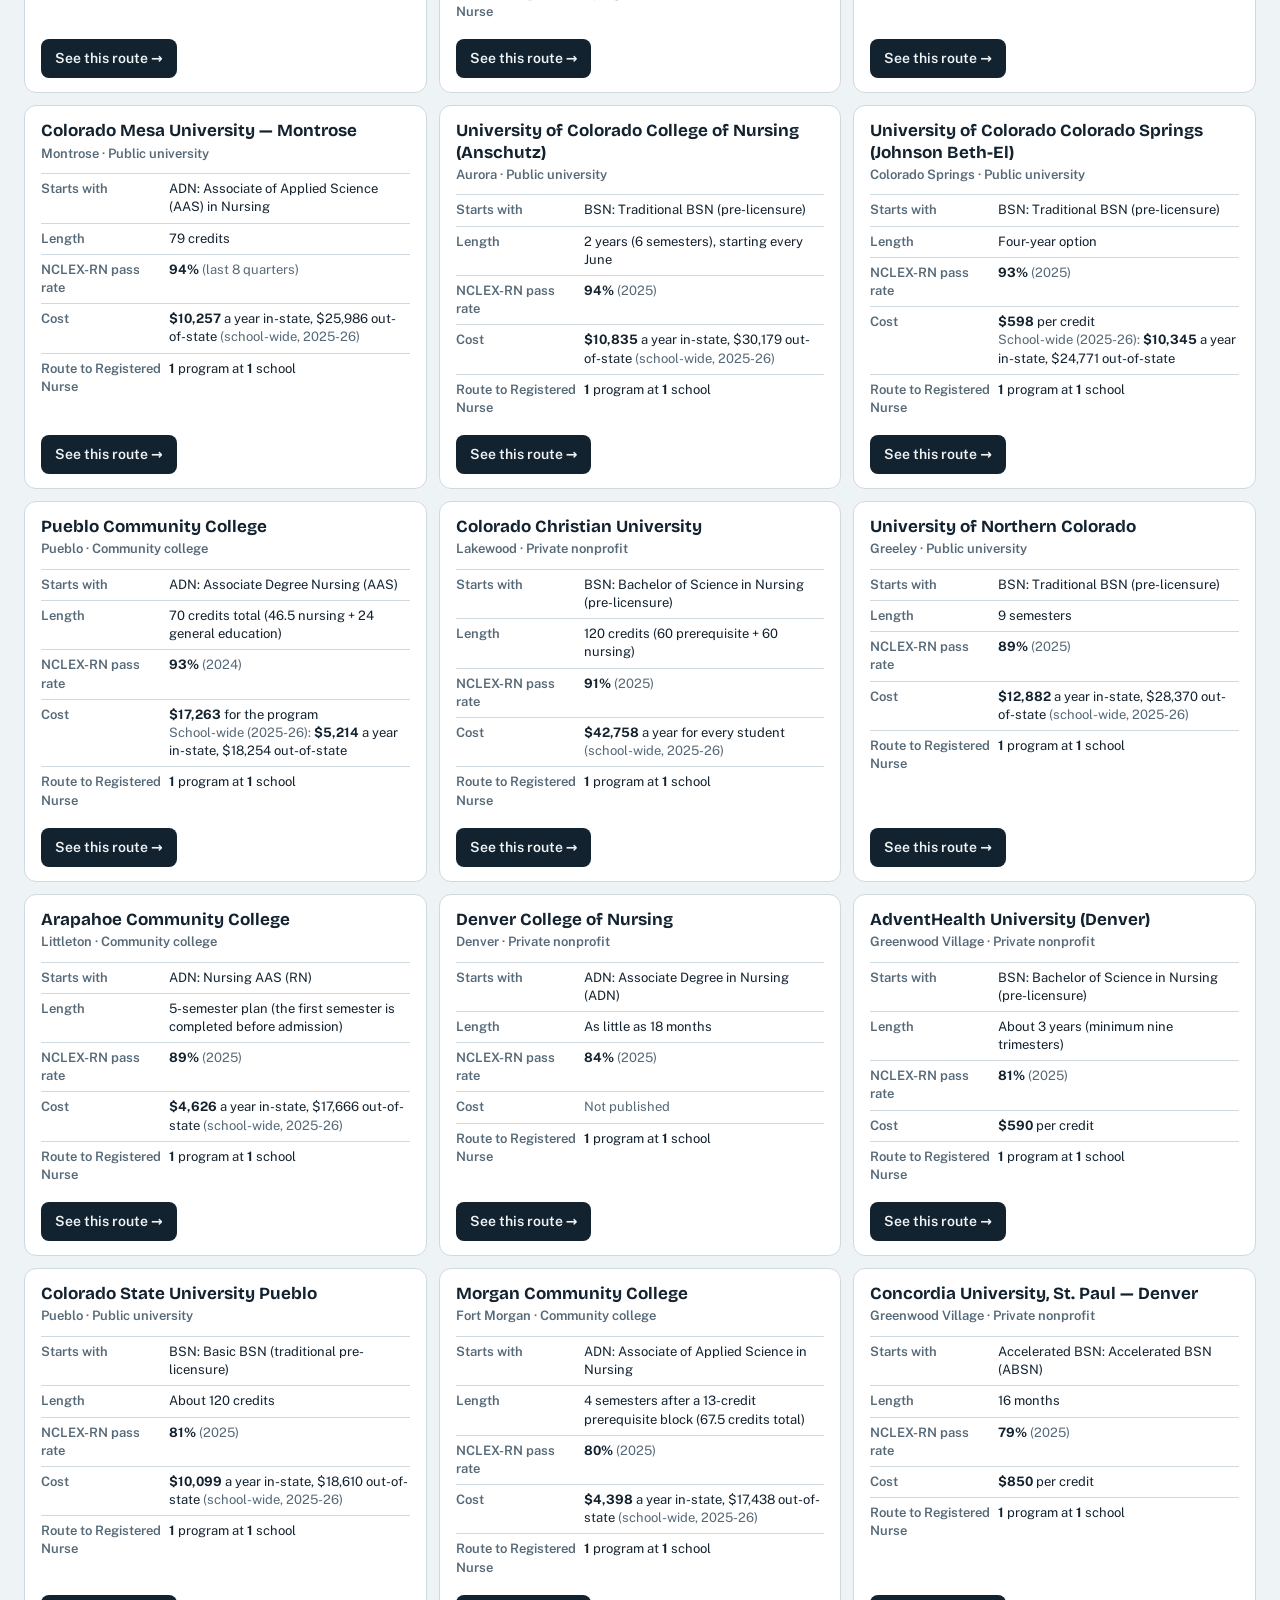
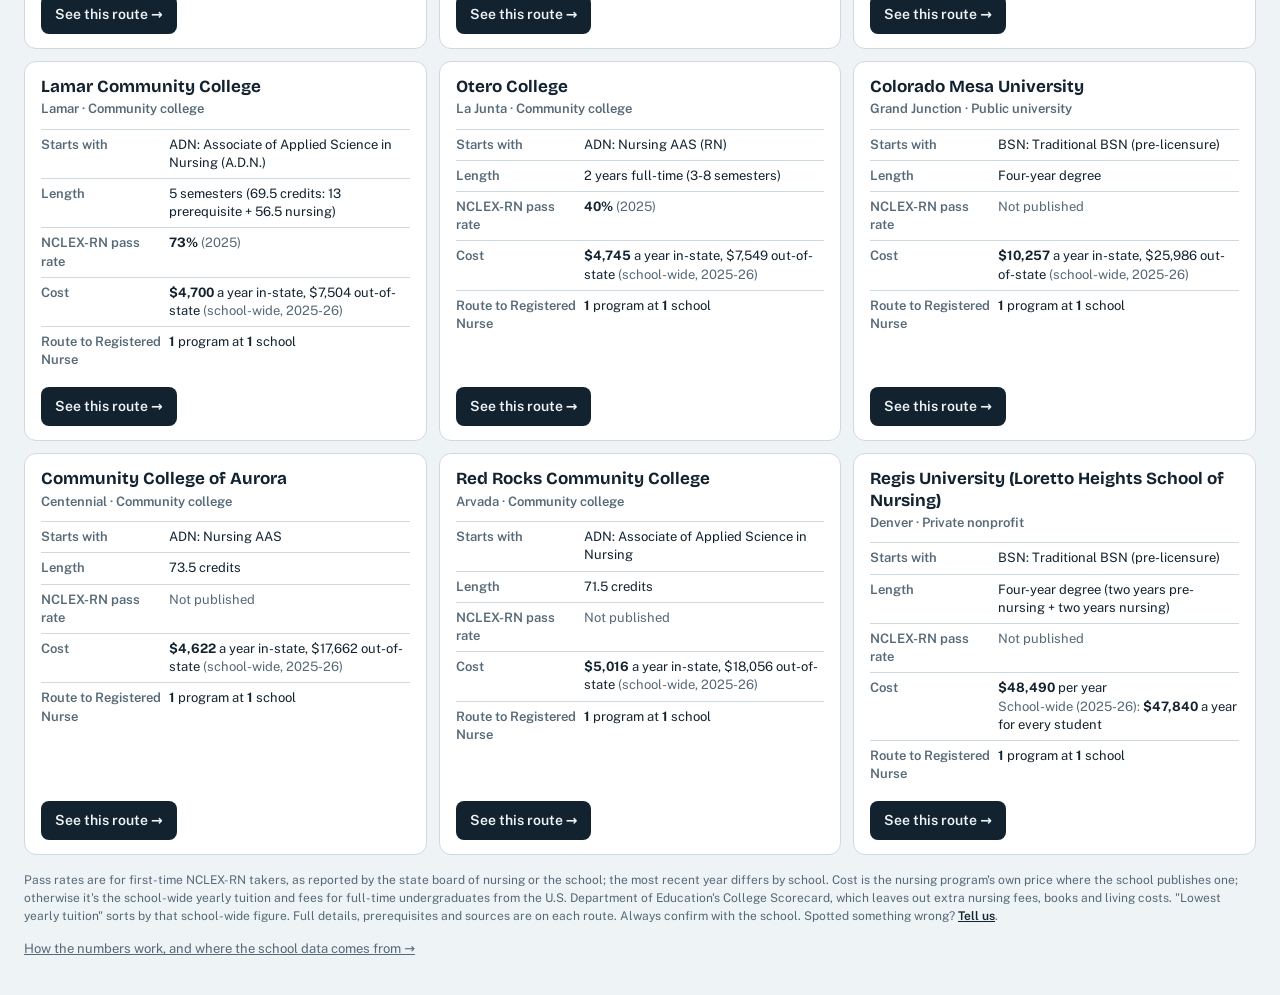
==== commit d842f45f: "Add state: Iowa (37 schools, 86 programs) Iowa Board of Nursing approved program sites (Nursing Educ" ====
--- a/schools.html
+++ b/schools.html
@@ -54,6 +54,7 @@
 <script src="data/schools/ok.js"></script>
 <script src="data/schools/tx.js"></script>
 <script src="data/schools/mn.js"></script>
+<script src="data/schools/ia.js"></script>
 <script src="js/schools.js"></script>
 </body>
 </html>
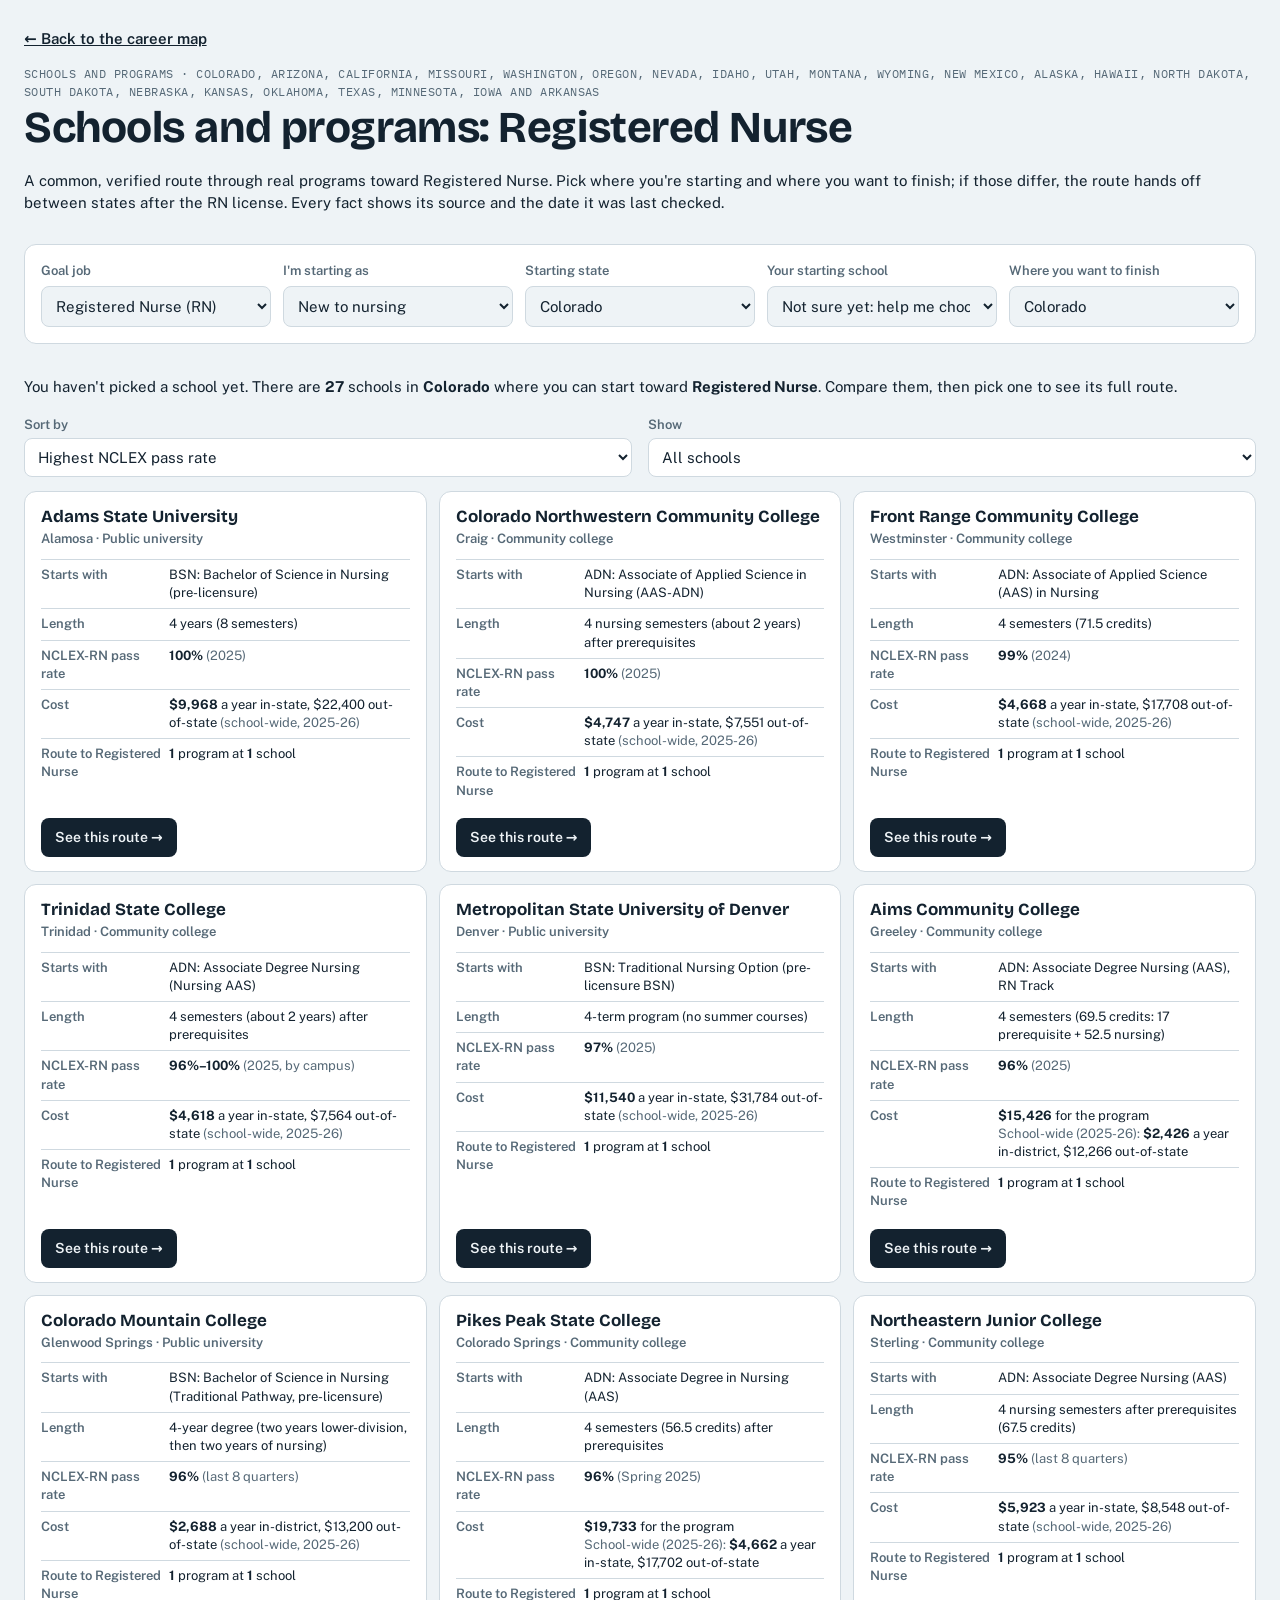
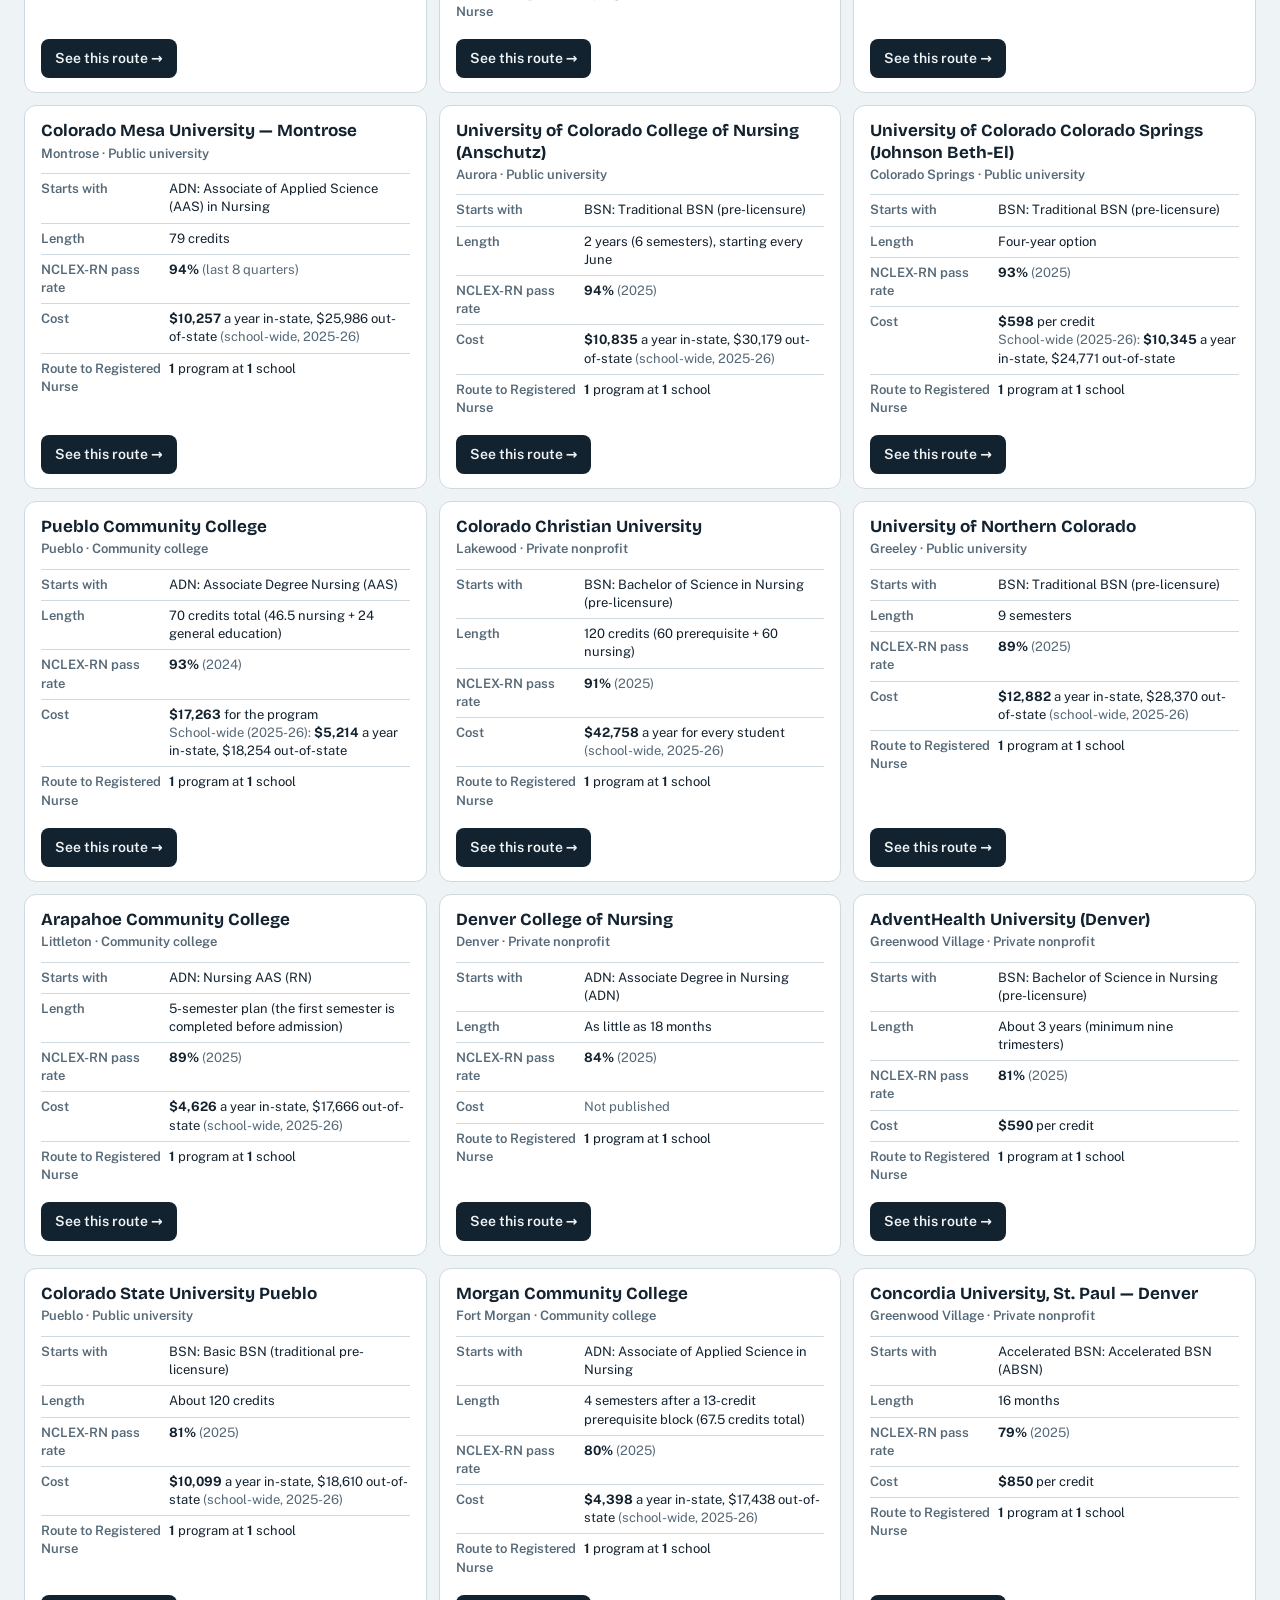
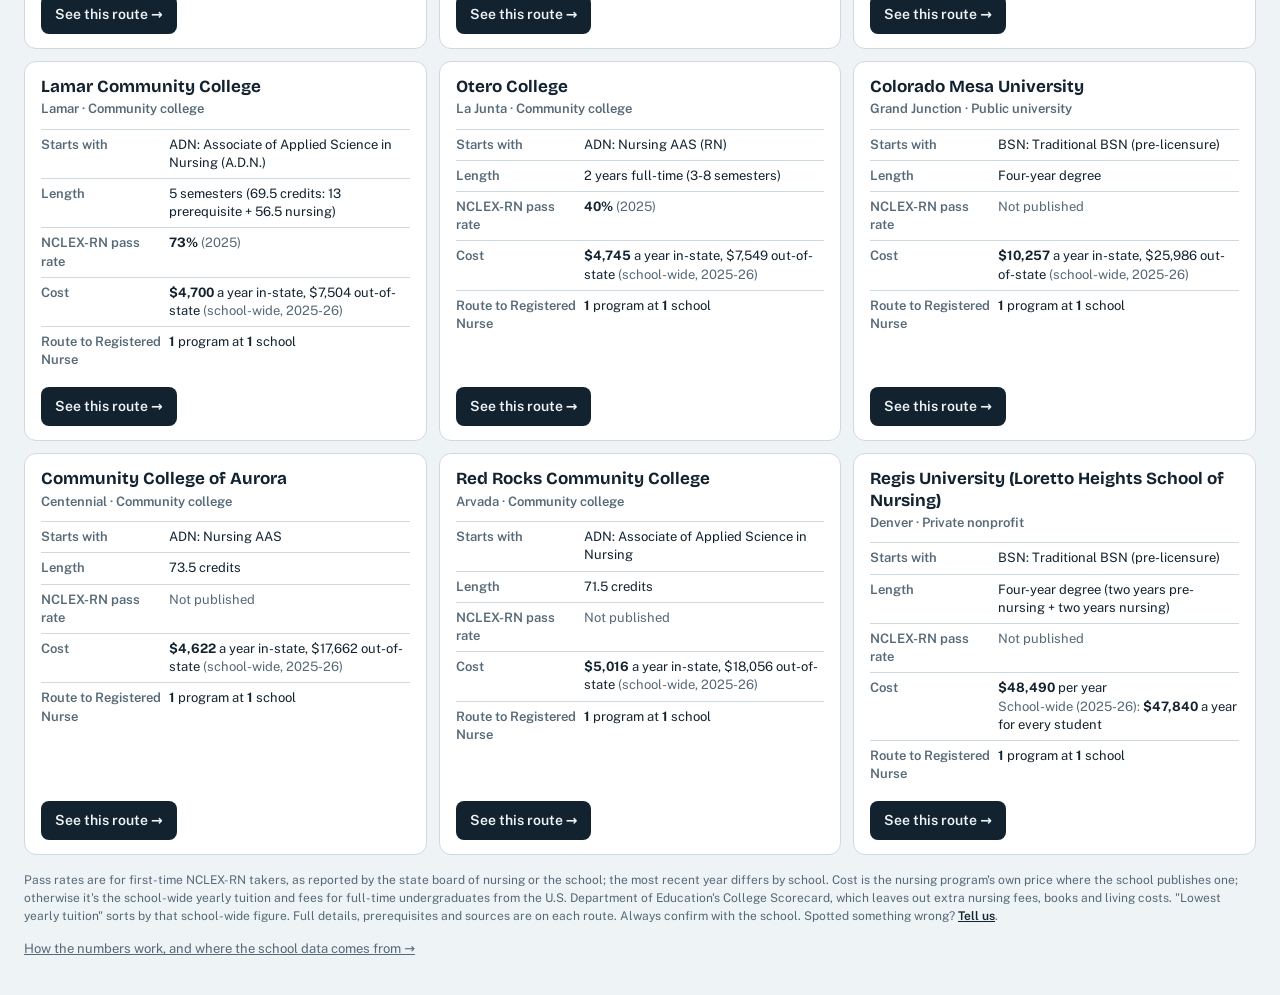
==== commit ac5bc981: "Add state: Arkansas (36 schools, 94 programs) Arkansas State Board of Nursing approved-program pages" ====
--- a/schools.html
+++ b/schools.html
@@ -55,6 +55,7 @@
 <script src="data/schools/tx.js"></script>
 <script src="data/schools/mn.js"></script>
 <script src="data/schools/ia.js"></script>
+<script src="data/schools/ar.js"></script>
 <script src="js/schools.js"></script>
 </body>
 </html>
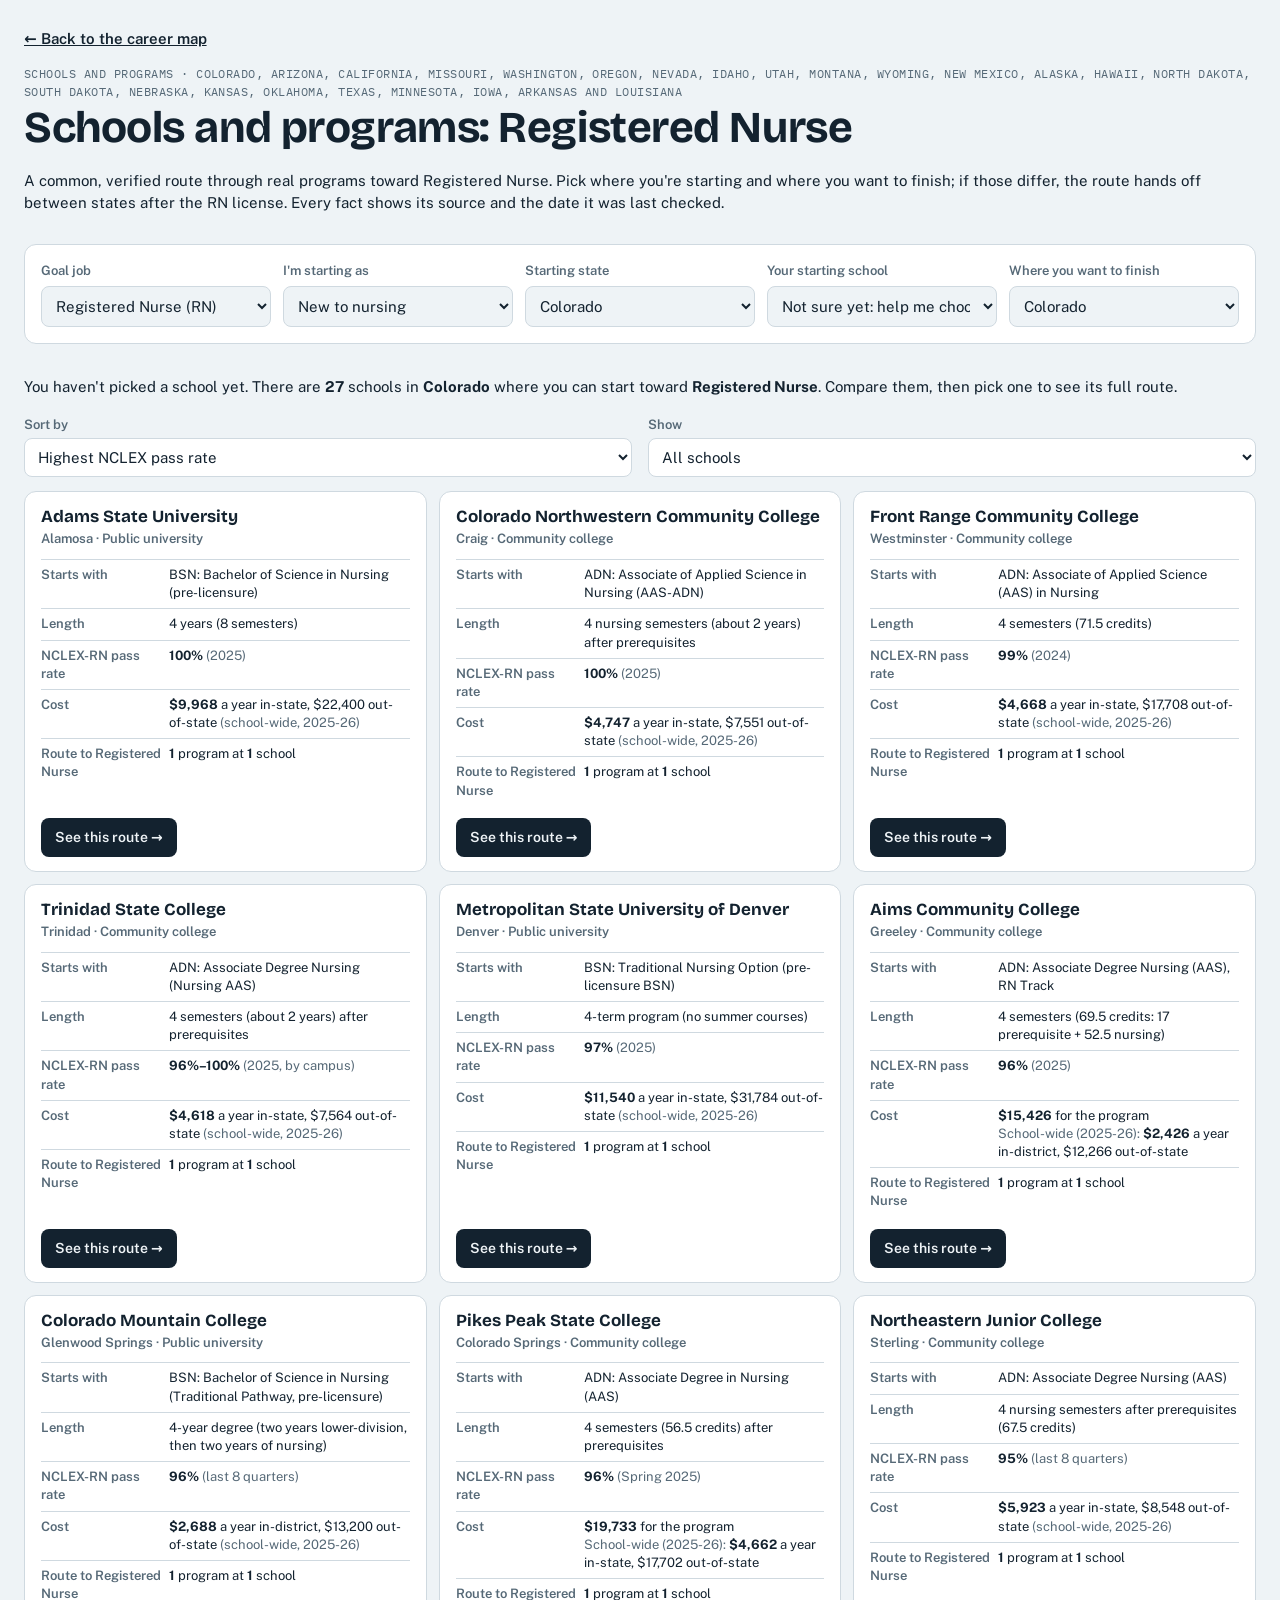
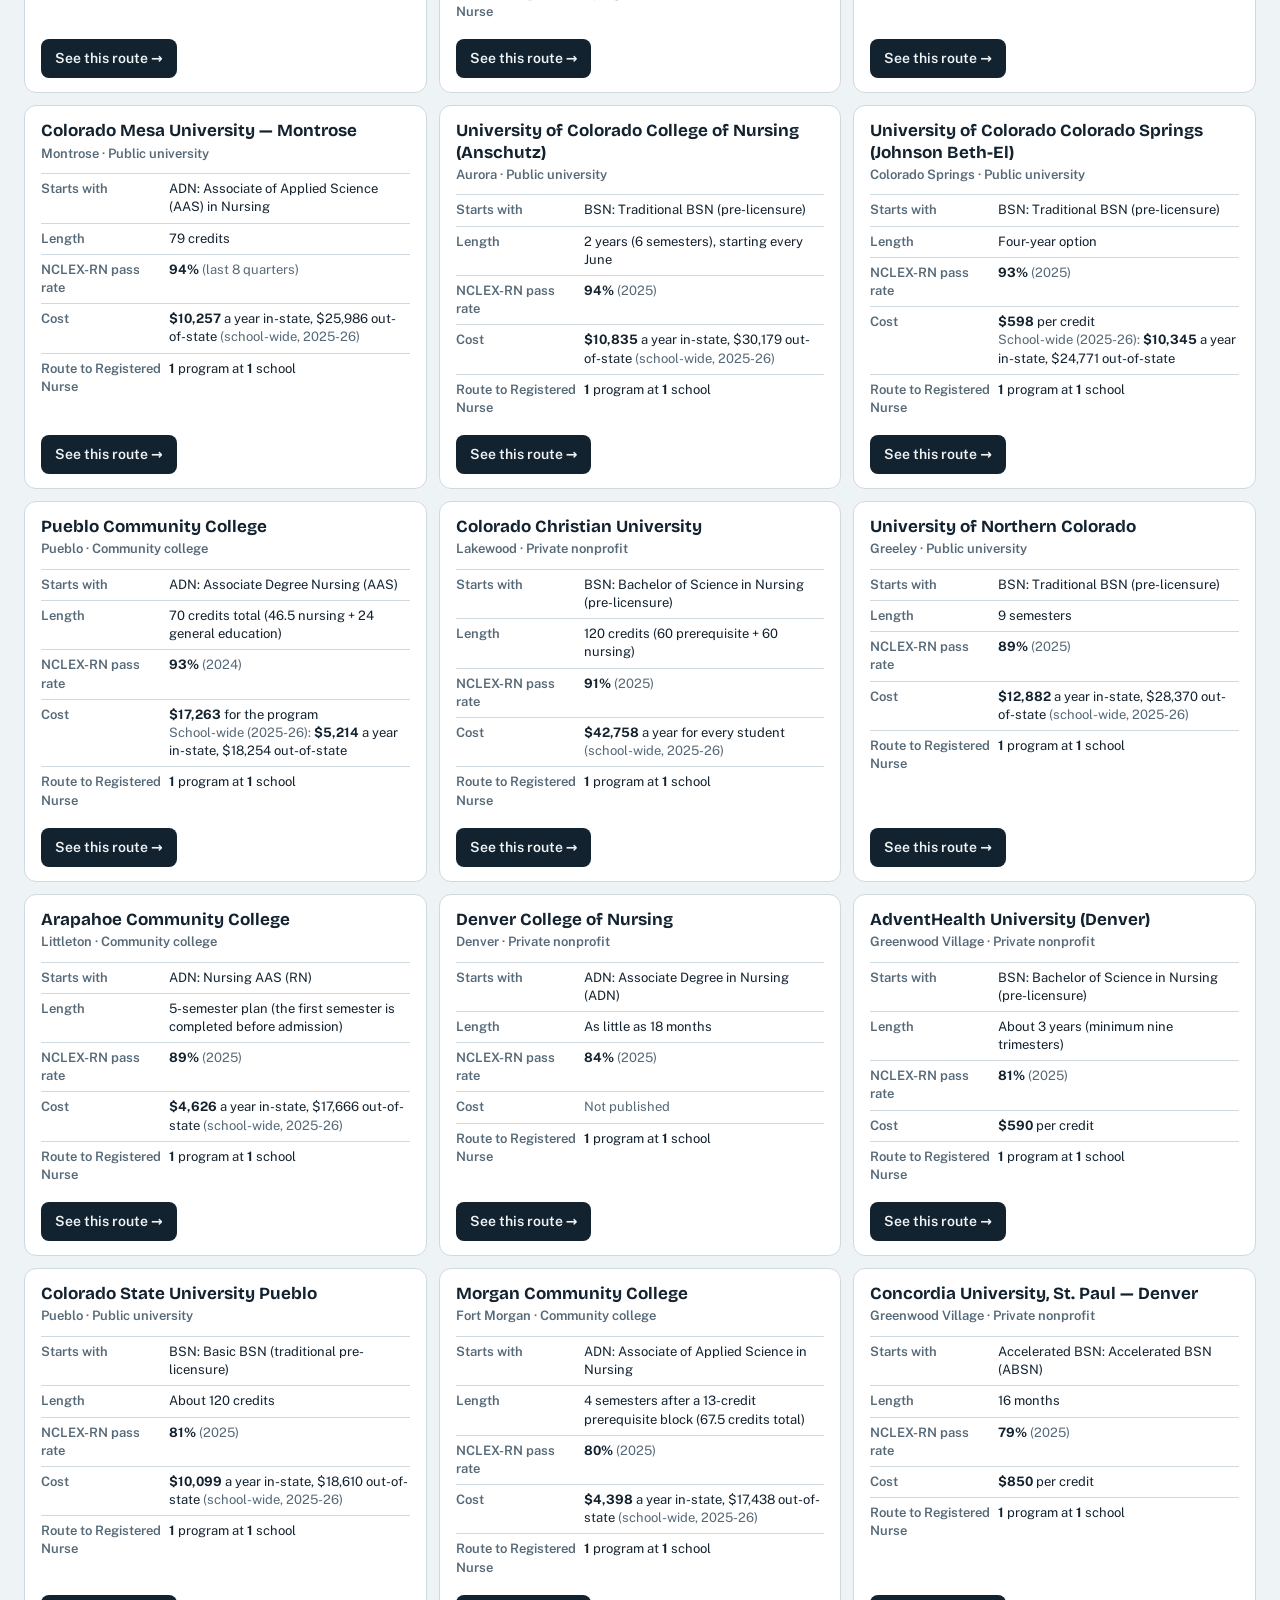
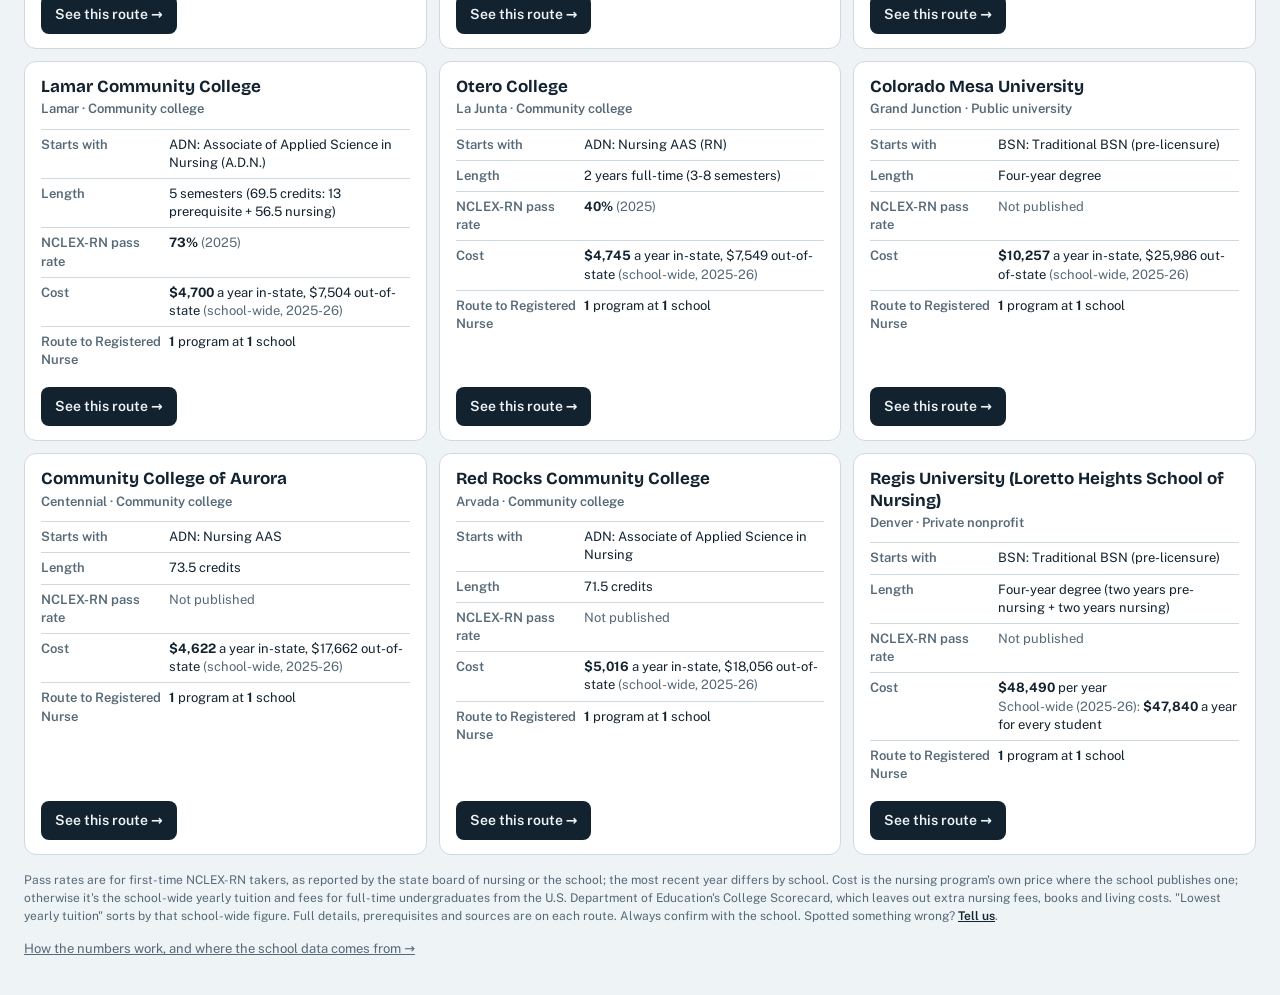
==== commit dfa7bbb9: "Add state: Louisiana (31 schools, 111 programs) Louisiana State Board of Nursing roster and annual-r" ====
--- a/schools.html
+++ b/schools.html
@@ -56,6 +56,7 @@
 <script src="data/schools/mn.js"></script>
 <script src="data/schools/ia.js"></script>
 <script src="data/schools/ar.js"></script>
+<script src="data/schools/la.js"></script>
 <script src="js/schools.js"></script>
 </body>
 </html>
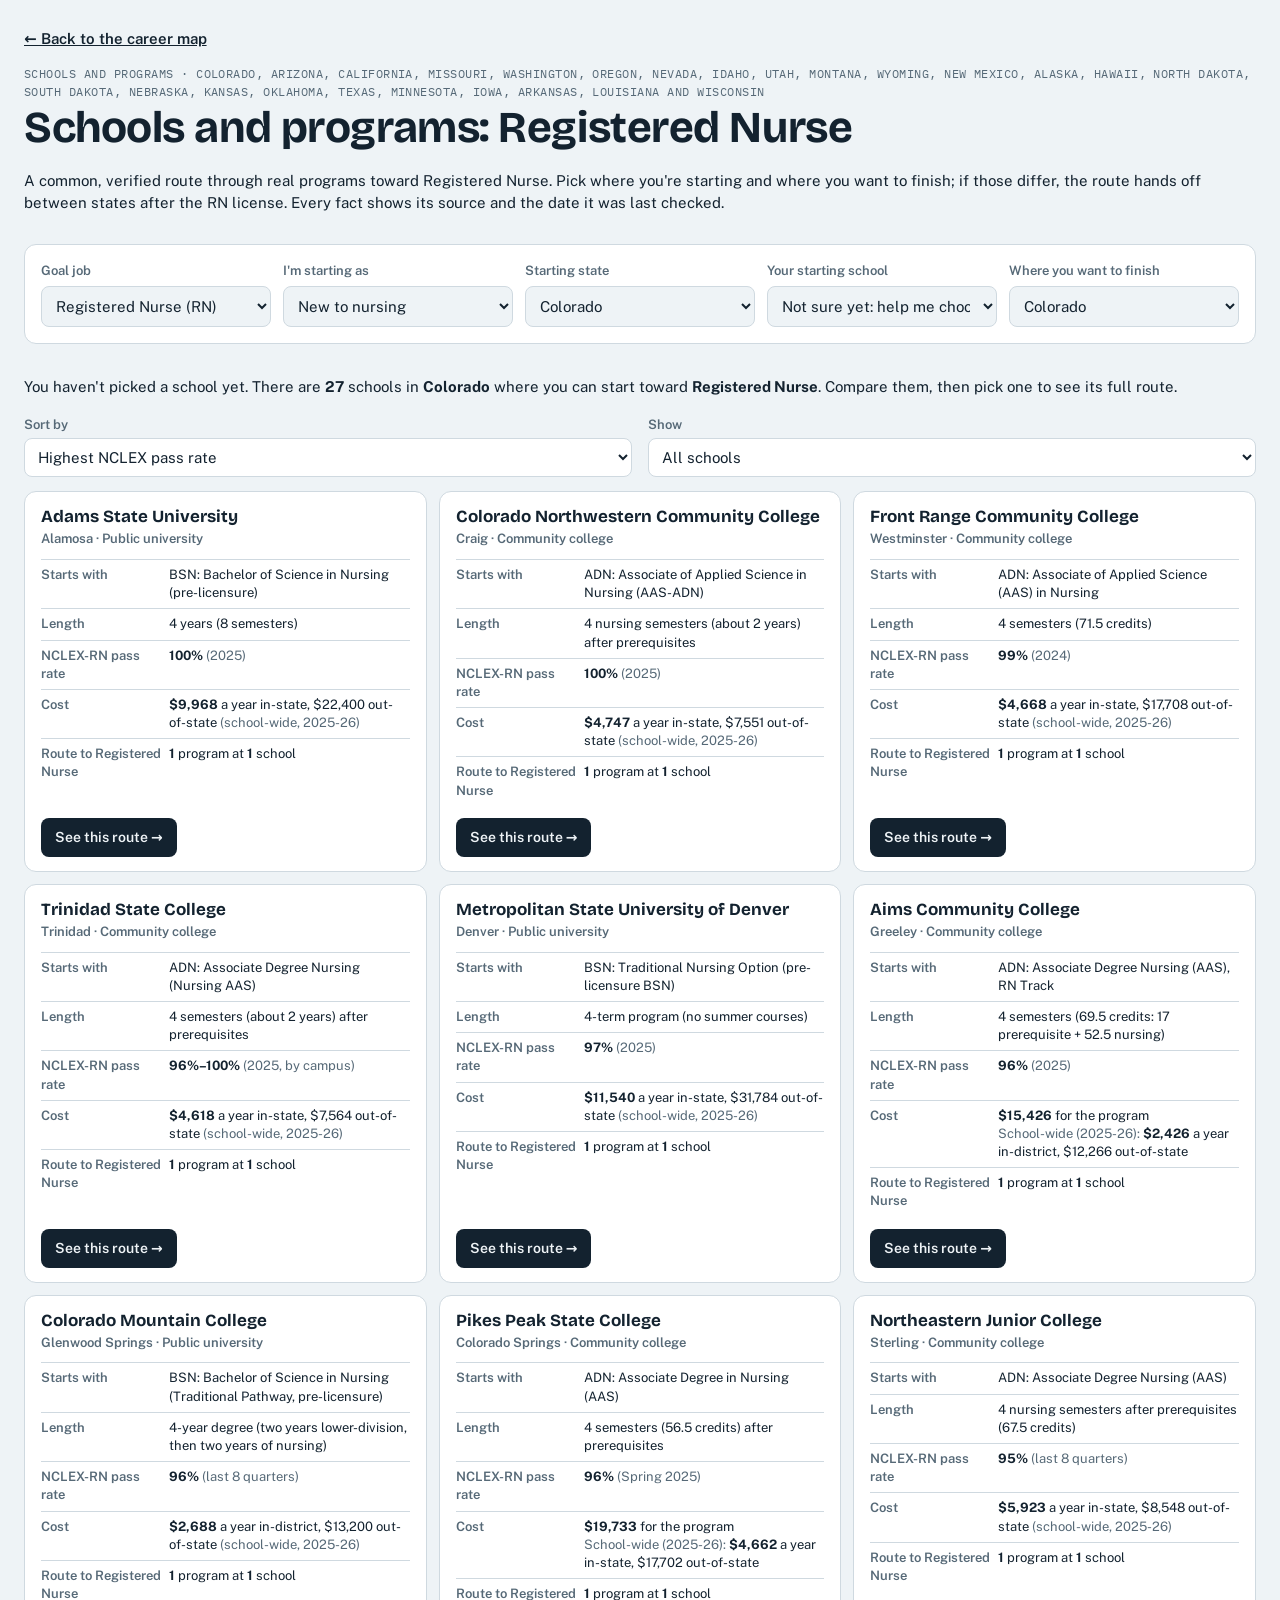
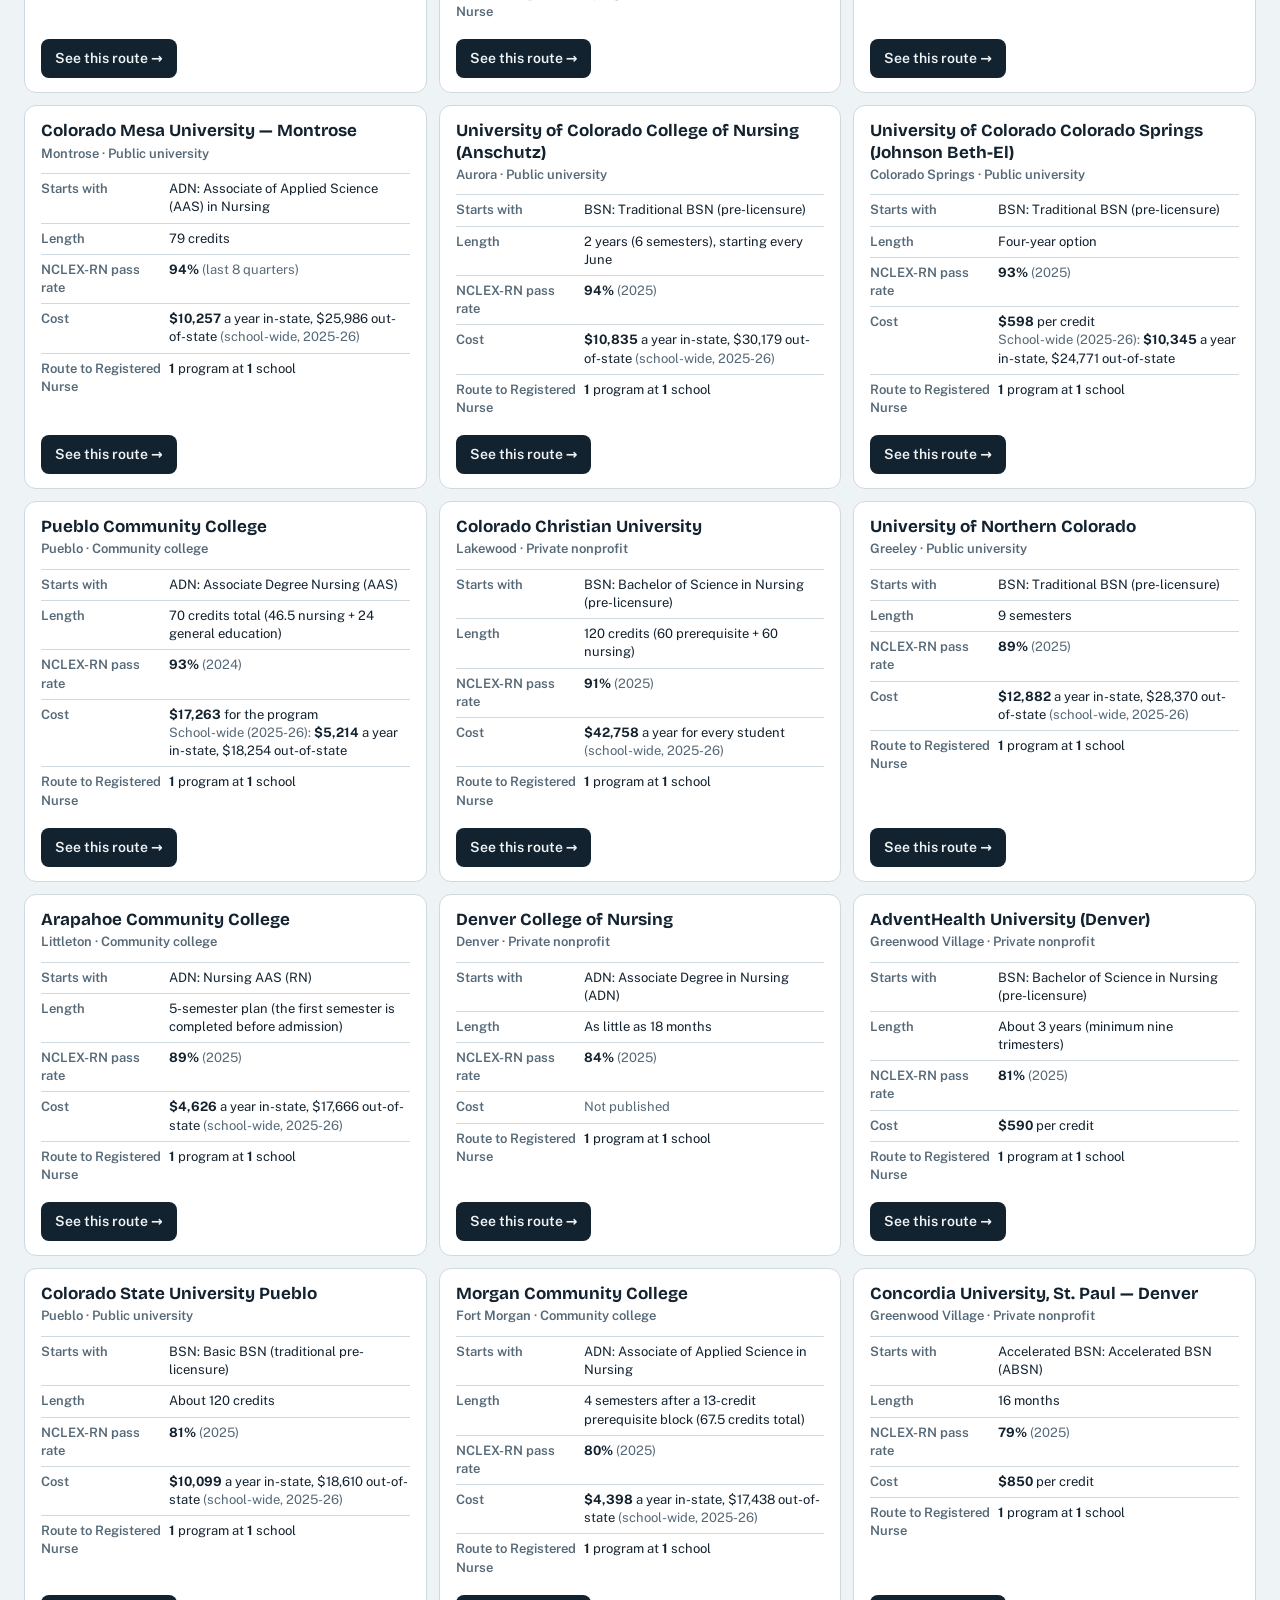
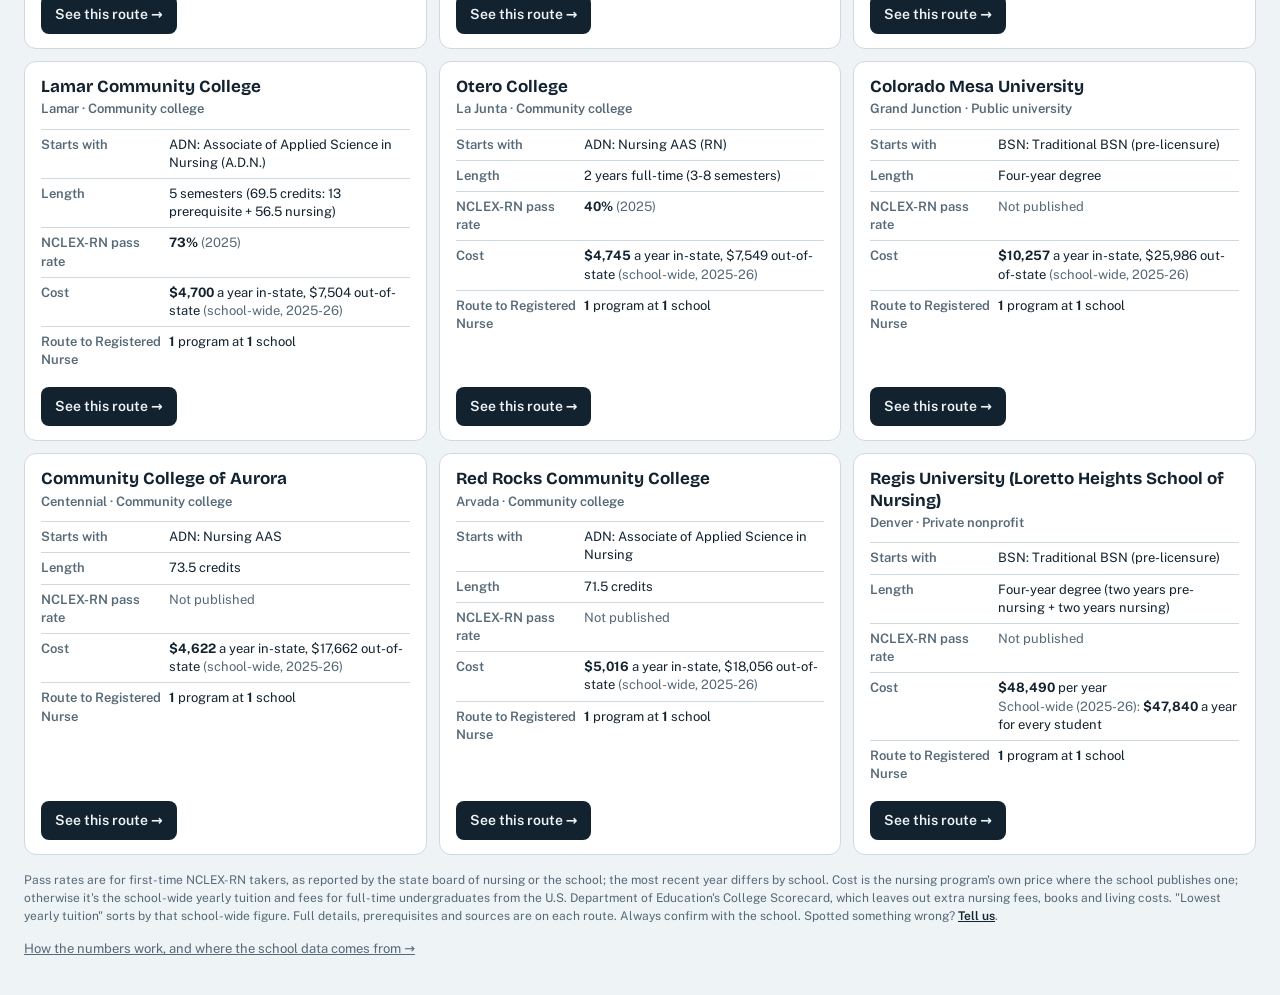
==== commit c329d2c7: "Add state: Wisconsin (39 schools, 132 programs) Roster: Wisconsin Board of Nursing approved in-state" ====
--- a/schools.html
+++ b/schools.html
@@ -57,6 +57,7 @@
 <script src="data/schools/ia.js"></script>
 <script src="data/schools/ar.js"></script>
 <script src="data/schools/la.js"></script>
+<script src="data/schools/wi.js"></script>
 <script src="js/schools.js"></script>
 </body>
 </html>
